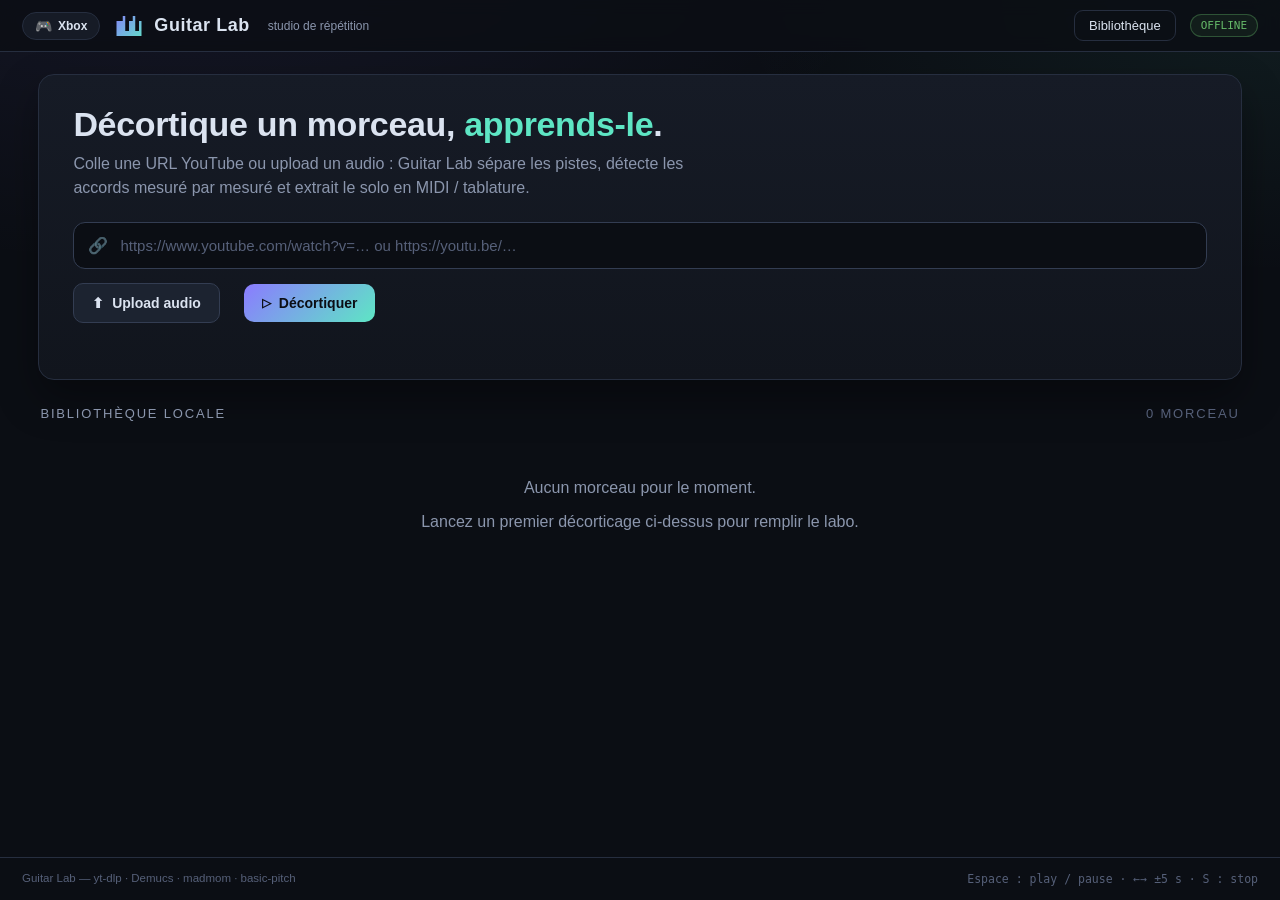
==== static/index.html @ ca51b01f "feat(desktop): intégration Tauri, moteur PyInstaller et synchronisation stems" ====
<!DOCTYPE html>
<html lang="fr">
<head>
  <meta charset="UTF-8" />
  <meta name="viewport" content="width=device-width, initial-scale=1.0" />
  <meta name="theme-color" content="#0b0e14" />
  <meta name="description" content="Guitar Lab — décortique un morceau : stems isolés, grille d'accords synchronisée, solo en MIDI/tablature." />
  <link rel="icon" href="/static/icon.svg" type="image/svg+xml" />
  <link rel="manifest" href="/static/manifest.webmanifest" />
  <title>Guitar Lab — Labo de répétition guitare</title>
  <script>
    (function() {
      const saved = localStorage.getItem('guitarlab_theme');
      if (saved) document.documentElement.setAttribute('data-theme', saved);
    })();
  </script>
  <link rel="stylesheet" href="/static/style.css?v=1.0.1" />
</head>
<body>
  <header class="topbar">
    <div class="topbar-left" style="display: flex; align-items: center; gap: 14px;">
      <button id="btn-theme-toggle" class="theme-toggle-btn" type="button" title="Basculer le thème (Studio / Xbox)" aria-label="Changer de thème">
        <span class="theme-icon">🎮</span>
        <span id="theme-label" class="theme-label">Xbox</span>
      </button>
      <div class="brand" id="btn-brand" style="cursor: pointer;">
        <span class="logo" aria-hidden="true"></span>
        <span class="brand-name">Guitar&nbsp;Lab</span>
        <span class="brand-sub">studio de répétition</span>
      </div>
    </div>
    <nav>
      <button class="nav-link" id="btn-nav-home">Bibliothèque</button>
      <span class="device-chip" id="device-chip" title="Device de calcul">&hellip;</span>
    </nav>
  </header>

  <main>
    <!-- ============ Écran d'accueil / Bibliothèque ============ -->
    <section id="view-home" class="view">
      <div class="hero panel">
        <h1>Décortique un morceau, <em>apprends-le</em>.</h1>
        <p class="hero-sub">
          Colle une URL YouTube ou upload un audio&nbsp;: Guitar Lab sépare les
          pistes, détecte les accords mesur&eacute; par mesur&eacute; et extrait le
          solo en MIDI&nbsp;/&nbsp;tablature.
        </p>

        <form id="add-form" autocomplete="off">
          <div class="url-row">
            <span class="input-icon" aria-hidden="true">&#128279;</span>
            <input id="url-input" type="url" placeholder="https://www.youtube.com/watch?v=… ou https://youtu.be/…" />
          </div>
          <div class="action-row">
            <input id="file-input" type="file" accept="audio/*,.mp3,.wav,.m4a,.flac,.ogg" hidden />
            <button type="button" id="btn-file" class="btn ghost">⬆&nbsp; Upload audio</button>
            <span id="file-name" class="file-name"></span>
            <button type="submit" id="btn-submit" class="btn primary">
              <span class="btn-ico">&#9655;</span> D&eacute;cortiquer
            </button>
          </div>
          <p class="hint" id="form-hint"></p>
        </form>
      </div>

      <div id="job-panel" class="panel job-panel hidden">
        <div class="job-head">
          <span class="status-dot" id="job-dot"></span>
          <span class="job-title" id="job-title">Traitement en cours&hellip;</span>
          <span class="job-id mono" id="job-id"></span>
          <span class="progress-pct" id="job-pct">0%</span>
          <button type="button" class="job-close" id="job-close" title="Masquer le terminal" aria-label="Fermer le terminal">&times;</button>
        </div>
        <div class="progress"><div class="progress-bar" id="job-bar" style="width:0%"></div></div>
        <div class="terminal" id="job-logs"><div class="term-line dim">Attente des logs…</div></div>
      </div>

      <div class="section-title"><span>Bibliothèque locale</span><span class="count" id="lib-count"></span></div>
      <div id="library" class="library"></div>
      <div id="empty-lib" class="empty hidden">
        <p>Aucun morceau pour le moment.</p>
        <p class="dim">Lancez un premier d&eacute;corticage ci-dessus pour remplir le labo.</p>
      </div>
    </section>

    <!-- ============ Lecteur & console de répétition ============ -->
    <section id="view-player" class="view hidden"></section>
  </main>

  <footer class="foot">
    <span>Guitar Lab &mdash; yt-dlp &middot; Demucs &middot; madmom &middot; basic-pitch</span>
    <span class="key-hints">Espace : play / pause &middot; &larr;&rarr; &plusmn;5&nbsp;s &middot; S : stop</span>
  </footer>

  <script src="/static/app.js?v=1.0.1"></script>
</body>
</html>
---- static/style.css ----
/* ===========================================================================
   Guitar Lab — thème sombre, typé studio / DAW
   =========================================================================== */
:root {
  --bg: #0b0e14;
  --bg-2: #11151d;
  --panel: #161b26;
  --panel-2: #1c2330;
  --border: #262e3f;
  --border-2: #333d52;

  --text: #dbe3f0;
  --text-dim: #8b96ad;
  --text-faint: #566079;

  --accent: #8b7bff;
  --accent-rgb: 139, 123, 255;
  --accent-2: #5ee6c4;
  --accent-2-rgb: 94, 230, 196;
  --accent-grad: linear-gradient(135deg, #8b7bff 0%, #5ee6c4 100%);
  --red: #ef5350;
  --amber: #f9a825;
  --ok: #66bb6a;

  --mono: "SF Mono", "Cascadia Code", "JetBrains Mono", Consolas, monospace;
  --sans: -apple-system, "Segoe UI", Roboto, "Helvetica Neue", Arial, sans-serif;

  --ch-vocals: #f9a825;
  --ch-guitar: #66bb6a;
  --ch-bass:   #42a5f5;
  --ch-drums:  #ef5350;
  --ch-other:  #ab47bc;
  --ch-piano:  #26c6da;
  --ch-mix:    #e0e0e0;
}

* { box-sizing: border-box; }
html, body { margin: 0; padding: 0; }

body {
  background:
    radial-gradient(1200px 600px at 15% -10%, rgba(var(--accent-rgb),.09), transparent 60%),
    radial-gradient(1000px 500px at 100% 0%, rgba(var(--accent-2-rgb),.07), transparent 55%),
    var(--bg);
  color: var(--text);
  font-family: var(--sans);
  min-height: 100vh;
  display: flex;
  flex-direction: column;
}

main { flex: 1; width: min(1240px, 94vw); margin: 0 auto; padding: 22px 0 40px; }
.view { display: block; }
.view.hidden { display: none; }
.hidden { display: none !important; }

.mono { font-family: var(--mono); }
.dim { color: var(--text-dim); }
em { font-style: normal; color: var(--accent-2); }

/* ------------------------------------------------------------------ topbar */
.topbar {
  position: sticky; top: 0; z-index: 40;
  backdrop-filter: blur(8px);
  background: rgba(11, 14, 20, .82);
  border-bottom: 1px solid var(--border);
  display: flex; align-items: center; justify-content: space-between;
  padding: 10px 22px;
}
.brand { display: flex; align-items: center; gap: 10px; cursor: pointer; user-select: none; }
.logo {
  width: 30px; height: 30px; border-radius: 8px;
  background: var(--accent-grad);
  position: relative;
  mask: url('data:image/svg+xml;utf8,<svg xmlns="http://www.w3.org/2000/svg" viewBox="0 0 24 24"><path d="M4 8h3V4h2v12h3V8h3V4h2v12h3V8h2v12H2V8z" /></svg>') center / 100% 100% no-repeat;
  -webkit-mask: url('data:image/svg+xml;utf8,<svg xmlns="http://www.w3.org/2000/svg" viewBox="0 0 24 24"><path d="M4 8h3V4h2v12h3V8h3V4h2v12h3V8h2v12H2V8z" /></svg>') center / 100% 100% no-repeat;
}
.brand-name { font-weight: 800; letter-spacing: .03em; font-size: 18px; }
.brand-sub { color: var(--text-dim); font-size: 12px; margin-left: 8px; }
.topbar nav { display: flex; align-items: center; gap: 14px; }
.nav-link {
  background: none; border: 1px solid var(--border); color: var(--text);
  padding: 7px 14px; border-radius: 9px; font-size: 13px; cursor: pointer;
  transition: .15s;
}
.nav-link:hover { border-color: var(--accent); color: var(--accent-2); }
.device-chip {
  font-family: var(--mono); font-size: 11px; color: var(--ok);
  border: 1px solid rgba(102,187,106,.35); background: rgba(102,187,106,.08);
  padding: 4px 10px; border-radius: 999px;
}
.device-chip.cpu { color: var(--amber); border-color: rgba(249,168,37,.35); background: rgba(249,168,37,.08); }

/* ------------------------------------------------------------------- panneaux */
.panel {
  background: linear-gradient(180deg, var(--panel), var(--bg-2));
  border: 1px solid var(--border);
  border-radius: 16px;
  box-shadow: 0 18px 40px rgba(0, 0, 0, .35);
}
.hero { padding: 30px 34px; margin-bottom: 26px; }
.hero h1 { margin: 0 0 8px; font-size: clamp(24px, 3.4vw, 34px); letter-spacing: -.01em; }
.hero-sub { margin: 0 0 22px; color: var(--text-dim); max-width: 640px; line-height: 1.5; }

/* -------------------------------------------------------------------- form */
.url-row { display: flex; align-items: center; gap: 8px; background: var(--bg); border: 1px solid var(--border-2); border-radius: 12px; padding: 2px 14px; margin-bottom: 14px; }
.url-row:focus-within { border-color: var(--accent); box-shadow: 0 0 0 3px rgba(var(--accent-rgb),.18); }
.input-icon { opacity: .5; }
.url-row input {
  flex: 1; background: transparent; border: 0; outline: 0; color: var(--text);
  font-size: 15px; padding: 12px 4px; font-family: var(--sans);
}
.url-row input::placeholder { color: var(--text-faint); }
.action-row { display: flex; align-items: center; gap: 12px; flex-wrap: wrap; }
.file-name { color: var(--accent-2); font-family: var(--mono); font-size: 12px; max-width: 260px; overflow: hidden; text-overflow: ellipsis; white-space: nowrap; }
.hint { color: var(--text-dim); font-size: 12px; margin: 10px 0 0; min-height: 16px; }
.hint.err { color: var(--red); }

.btn {
  border: 0; border-radius: 10px; padding: 11px 18px; font-size: 14px; font-weight: 600;
  cursor: pointer; transition: transform .06s ease, background .15s, opacity .15s;
  display: inline-flex; align-items: center; gap: 8px; color: var(--text);
}
.btn:active { transform: translateY(1px); }
.btn:disabled { opacity: .45; cursor: not-allowed; }
.btn.primary { background: var(--accent-grad); color: #0b0e14; }
.btn.primary:hover:not(:disabled) { filter: brightness(1.1); }
.btn.ghost { background: var(--panel-2); border: 1px solid var(--border-2); }
.btn.ghost:hover:not(:disabled) { border-color: var(--accent); color: var(--accent-2); }
.btn.danger { background: rgba(239,83,80,.12); border: 1px solid rgba(239,83,80,.5); color: var(--red); }
.btn.danger:hover { background: rgba(239,83,80,.22); }
.btn-ico { font-size: 12px; }

.section-title {
  display: flex; justify-content: space-between; align-items: baseline;
  color: var(--text-dim); font-size: 13px; text-transform: uppercase; letter-spacing: .14em;
  margin: 26px 2px 12px;
}
.section-title .count { color: var(--text-faint); }

/* ------------------------------------------------------------------ bibliothèque */
.library { display: grid; grid-template-columns: repeat(auto-fill, minmax(230px, 1fr)); gap: 16px; }
.card {
  background: var(--panel); border: 1px solid var(--border); border-radius: 14px;
  overflow: hidden; display: flex; flex-direction: column; transition: transform .12s, border-color .15s;
}
.card:hover { transform: translateY(-2px); border-color: var(--accent); }
.card .thumb { height: 128px; background: linear-gradient(135deg, #1b2340, #151a2b 60%); background-size: cover; background-position: center; position: relative; }
.card .thumb .fallback { position: absolute; inset: 0; display: grid; place-items: center; font-size: 34px; opacity: .5; }
.card .thumb .chip {
  position: absolute; top: 9px; left: 9px; font-size: 10.5px; font-weight: 700;
  padding: 3px 9px; border-radius: 999px; text-transform: uppercase; letter-spacing: .06em;
  background: rgba(11,14,20,.75); border: 1px solid var(--border-2);
}
.card .thumb .card-del {
  position: absolute; top: 8px; right: 8px;
  width: 26px; height: 26px; display: grid; place-items: center;
  padding: 0; border: 1px solid var(--border-2); border-radius: 8px;
  background: rgba(11,14,20,.75); color: var(--text-dim);
  font-size: 13px; line-height: 1; cursor: pointer;
  transition: color .15s, border-color .15s, box-shadow .15s, background .15s;
}
.card .thumb .card-del:hover {
  color: var(--red); border-color: rgba(239,83,80,.7); cursor: pointer;
  background: rgba(239,83,80,.12); box-shadow: 0 0 12px rgba(239,83,80,.35);
}
.card .thumb .card-del:focus-visible { outline: 2px solid var(--red); outline-offset: 1px; }
.chip.ready { color: var(--ok); border-color: rgba(102,187,106,.5); }
.chip.error { color: var(--red); border-color: rgba(239,83,80,.5); }
.chip.queue, .chip.processing { color: var(--amber); border-color: rgba(249,168,37,.5); }
.card-body { padding: 12px 14px 14px; display: flex; flex-direction: column; gap: 6px; flex: 1; }
.card-body h3 { margin: 0; font-size: 15px; line-height: 1.3; }
.card-body .meta { color: var(--text-dim); font-size: 12px; }
.card-body .fade { color: var(--text-faint); font-size: 11.5px; }
.card-body .btn { justify-content: center; margin-top: auto; }
.empty { text-align: center; color: var(--text-dim); padding: 30px; }

/* ---------------------------------------------------------------------- job */
.job-panel { padding: 16px 18px; margin-bottom: 8px; }
.job-head { display: flex; align-items: center; gap: 10px; flex-wrap: wrap; margin-bottom: 10px; }
.job-close {
  margin-left: auto; width: 28px; height: 28px; display: grid; place-items: center;
  padding: 0; border: 1px solid var(--border-2); border-radius: 8px;
  background: transparent; color: var(--text-dim);
  font-size: 18px; line-height: 1; cursor: pointer;
  transition: color .15s, border-color .15s, background .15s;
}
.job-close:hover {
  color: var(--red); border-color: rgba(239,83,80,.7);
  background: rgba(239,83,80,.12); cursor: pointer;
}
.status-dot { width: 10px; height: 10px; border-radius: 50%; background: var(--amber); box-shadow: 0 0 10px var(--amber); }
.status-dot.ready { background: var(--ok); box-shadow: 0 0 10px var(--ok); }
.status-dot.error { background: var(--red); box-shadow: 0 0 10px var(--red); }
.status-dot.processing { animation: pulse 1s infinite ease-in-out; }
@keyframes pulse { 50% { opacity: .35; } }
.job-title { font-weight: 600; font-size: 14px; }
.job-id { color: var(--text-faint); font-size: 12px; margin-left: auto; }
.progress-pct { font-family: var(--mono); color: var(--accent-2); font-size: 13px; }
.progress { height: 6px; background: var(--bg); border-radius: 999px; overflow: hidden; margin-bottom: 12px; }
.progress-bar { height: 100%; background: var(--accent-grad); border-radius: 999px; transition: width .4s; }
.terminal {
  background: #0a0d13; border: 1px solid var(--border); border-radius: 10px;
  padding: 12px 14px; max-height: 190px; overflow-y: auto;
  font-family: var(--mono); font-size: 12px; line-height: 1.65; color: #9fe8b5;
}
.terminal::-webkit-scrollbar, .grid-wrap::-webkit-scrollbar { height: 8px; width: 8px; }
.terminal::-webkit-scrollbar-thumb, .grid-wrap::-webkit-scrollbar-thumb { background: var(--border-2); border-radius: 99px; }
.term-line { white-space: pre-wrap; word-break: break-word; }
.term-line.err { color: var(--red); }
.terminal .me::before { content: "> "; color: var(--accent); }
.terminal .me { color: #7fd8ff; }

/* ============================================================== PLAYER VIEW */
#view-player { display: flex; flex-direction: column; gap: 14px; }

.px-head { display: flex; align-items: center; gap: 14px; margin-bottom: 4px; }
.btn.icon { background: var(--panel); border: 1px solid var(--border-2); border-radius: 10px; width: 40px; height: 40px; font-size: 16px; display: grid; place-items: center; }
.btn.icon:hover { color: var(--accent-2); border-color: var(--accent); }
.px-title { flex: 1; min-width: 0; }
.px-title h2 { margin: 0; font-size: 21px; overflow: hidden; text-overflow: ellipsis; white-space: nowrap; }
.px-title .sub { color: var(--text-dim); font-size: 12.5px; display: flex; gap: 10px; flex-wrap: wrap; }

/* transport -------------------------------------------------------------- */
.transport {
  background: var(--panel); border: 1px solid var(--border); border-radius: 14px;
  padding: 12px 16px; display: flex; align-items: center; gap: 12px; flex-wrap: wrap;
}
.t-btn {
  width: 42px; height: 42px; border-radius: 10px; border: 1px solid var(--border-2);
  background: var(--panel-2); color: var(--text); font-size: 15px; cursor: pointer; display: grid; place-items: center;
  transition: .12s;
}
.t-btn:hover { border-color: var(--accent); }
.t-btn.primary-cta { background: var(--accent-grad); color: #0b0e14; border-color: transparent; }
.t-btn.on { background: rgba(var(--accent-rgb),.18); border-color: var(--accent); color: var(--accent-2); }
.t-btn:disabled { opacity: .4; cursor: not-allowed; }
.metro-group { display: flex; align-items: center; gap: 6px; }
.metro-vol { width: 54px; height: 5px; accent-color: var(--accent-2); cursor: pointer; }
.t-time { font-family: var(--mono); font-size: 13px; color: var(--text-dim); min-width: 92px; text-align: center; }
.t-time b { color: var(--text); font-weight: 600; }

.seekbar { flex: 1; min-width: 160px; }
input[type="range"].fader, .seekbar {
  -webkit-appearance: none; appearance: none; height: 6px; border-radius: 999px;
  background: var(--bg); outline: none; cursor: pointer;
}
input[type="range"].fader::-webkit-slider-thumb, .seekbar::-webkit-slider-thumb {
  -webkit-appearance: none; appearance: none; width: 13px; height: 13px; border-radius: 50%;
  background: var(--accent-2); border: 2px solid #0b0e14; box-shadow: 0 0 6px rgba(var(--accent-2-rgb),.7);
}
input[type="range"].fader::-moz-range-thumb, .seekbar::-moz-range-thumb {
  width: 13px; height: 13px; border-radius: 50%; background: var(--accent-2); border: 2px solid #0b0e14;
}

.tr-group { display: flex; align-items: center; gap: 6px; }
.tr-group .lbl { font-size: 11px; color: var(--text-faint); text-transform: uppercase; letter-spacing: .08em; }
.speed-group { display: inline-flex; gap: 4px; }
.sp-btn {
  background: var(--panel-2); color: var(--text-dim); border: 1px solid var(--border-2);
  border-radius: 7px; padding: 7px 8px; font-family: var(--mono); font-size: 12px; cursor: pointer;
}
.sp-btn:hover { color: var(--text); border-color: var(--accent-2); }
.sp-btn.active { background: var(--accent-2); color: #0b0e14; border-color: var(--accent-2); }

/* --- Widget de Transposition --- */
.transpose-group {
  display: inline-flex;
  align-items: center;
  gap: 4px;
  background: var(--bg-surface, #181926);
  border: 1px solid var(--border, #2a2b3d);
  border-radius: 8px;
  padding: 3px 8px;
  font-size: 0.85rem;
  user-select: none;
}
.transpose-group .tr-lbl {
  color: var(--text-dim, #8f92a3);
  font-size: 0.75rem;
  font-weight: 600;
  margin-right: 2px;
  text-transform: uppercase;
  letter-spacing: 0.5px;
}
.transpose-group .t-btn-tr {
  background: #242638;
  border: 1px solid #363950;
  color: #fff;
  border-radius: 6px;
  padding: 3px 7px;
  cursor: pointer;
  font-size: 0.8rem;
  font-weight: 700;
  transition: background 0.15s ease, border-color 0.15s ease;
}
.transpose-group .t-btn-tr:hover {
  background: #363a56;
  border-color: #6366f1;
}
.transpose-group .tr-val {
  min-width: 30px;
  width: 30px;
  text-align: center;
  font-weight: 800;
  font-family: monospace;
  color: #38bdf8;
  font-size: 0.95rem;
}
.transpose-group .tr-val.shifted {
  color: #a855f7;
}
.transpose-group .t-btn-enh {
  background: transparent;
  border: 1px dashed #3f425f;
  color: #cbd5e1;
  font-size: 0.72rem;
  padding: 2px 5px;
  border-radius: 4px;
  cursor: pointer;
}
.transpose-group .t-btn-enh:hover {
  border-color: #94a3b8;
  color: #fff;
}
.transpose-group .t-btn-reset {
  background: transparent;
  border: none;
  color: #ef4444;
  cursor: pointer;
  padding: 0 4px;
  font-size: 0.9rem;
}
.transpose-group .t-btn-reset:hover {
  color: #f87171;
}
.loop-info { font-family: var(--mono); font-size: 12px; color: var(--accent-2); }

/* disposition player ------------------------------------------------------ */
.px-grid { display: grid; grid-template-columns: minmax(280px, 340px) 1fr; gap: 14px; }

/* mixeur ------------------------------------------------------------------- */
.mixer {
  background: var(--panel); border: 1px solid var(--border); border-radius: 14px;
  padding: 12px; display: flex; flex-direction: column; gap: 8px;
}
.mixer-title { font-size: 11px; text-transform: uppercase; letter-spacing: .14em; color: var(--text-faint); }
.ch {
  background: var(--bg-2); border: 1px solid var(--border); border-radius: 10px;
  padding: 8px 10px; display: flex; align-items: center; gap: 10px;
}
.ch .color { width: 6px; align-self: stretch; border-radius: 99px; flex: 0 0 6px; }
.ch .meta { flex: 1; min-width: 0; }
.ch .name { font-weight: 700; font-size: 13px; }
.ch .lvl { color: var(--text-faint); font-family: var(--mono); font-size: 10.5px; }
.ch .fader { flex: 1; max-width: 120px; }
input[type="range"].fader { width: 100%; }
.ms {
  flex: 0 0 auto; width: 30px; height: 30px; border-radius: 7px; border: 1px solid var(--border-2);
  background: var(--panel); color: var(--text-dim); font-family: var(--mono); font-size: 11px; font-weight: 700; cursor: pointer;
}
.ms.solo.on { background: rgba(239,83,80,.2); border-color: var(--red); color: var(--red); }
.ms.mute.on { background: rgba(239,83,80,.16); border-color: rgba(239,83,80,.6); color: var(--red); text-decoration: line-through; }
.ch.muted .name { opacity: .4; }
.ch.soloed { border-color: var(--red); box-shadow: 0 0 0 1px rgba(239,83,80,.4); }
.ch.master-ch {
  margin-top: 6px;
  background: rgba(var(--accent-rgb), 0.08);
  border: 1px solid rgba(var(--accent-rgb), 0.35);
  box-shadow: 0 0 12px rgba(var(--accent-rgb), 0.1);
}
.ch.master-ch .color {
  background: var(--accent);
  box-shadow: 0 0 8px var(--accent);
}
.ch.master-ch .name {
  color: #fff;
  font-weight: 800;
  letter-spacing: .02em;
}
.ch.master-ch input[type="range"].fader::-webkit-slider-thumb {
  background: var(--accent);
  box-shadow: 0 0 8px rgba(var(--accent-rgb), 0.8);
}
.ch.master-ch input[type="range"].fader::-moz-range-thumb {
  background: var(--accent);
}

/* accord actuel + manche --------------------------------------------------- */
.chord-now {
  background: var(--panel); border: 1px solid var(--border); border-radius: 14px;
  padding: 14px 16px; text-align: center; overflow: hidden; position: relative;
}
.chord-stage {
  display: flex; gap: 14px; align-items: center; justify-content: center;
  transition: transform .25s cubic-bezier(0.2, 0.8, 0.2, 1);
  will-change: transform;
}
.chord-card {
  flex: 1; border-radius: 12px; padding: 10px 12px 14px;
  transition: all .25s cubic-bezier(0.2, 0.8, 0.2, 1);
  display: flex; flex-direction: column; align-items: center;
}
/* Carte ACTUELLE (Grand format à gauche) */
.chord-card.current {
  flex: 1.2;
  background: rgba(var(--accent-rgb), 0.07);
  border: 1px solid rgba(var(--accent-rgb), 0.35);
  box-shadow: 0 0 20px rgba(var(--accent-rgb), 0.12);
}
.chord-card.current .chord-name { font-size: 32px; margin: 2px 0 6px; }
.chord-card.current .neck { max-width: 210px; }
/* Carte SUIVANTE (Format réduit à droite, anticipation) */
.chord-card.next {
  flex: 0.85;
  background: rgba(255, 255, 255, 0.02);
  border: 1px dashed rgba(255, 255, 255, 0.15);
  opacity: 0.72;
  transform: scale(0.88);
}
.chord-card.next .chord-name { font-size: 22px; margin: 2px 0 4px; color: var(--text-dim); }
.chord-card.next .neck { max-width: 155px; }
/* Badges d'état */
.card-badge {
  font-size: 9px; font-weight: 800; text-transform: uppercase; letter-spacing: .12em;
  padding: 2px 8px; border-radius: 99px; margin-bottom: 6px;
}
.badge-now {
  background: rgba(var(--accent-rgb), 0.22); color: var(--accent-2); border: 1px solid var(--accent);
}
.badge-next {
  background: rgba(255, 255, 255, 0.08); color: var(--text-faint); border: 1px solid var(--border-2);
}
/* Animation douce et élégante des diagrammes (sans secousse) */
#diag-current, #diag-next {
  transition: opacity 0.22s ease, transform 0.22s cubic-bezier(0.2, 0.8, 0.2, 1);
  will-change: opacity, transform;
}
/* État de transition lors du changement d'accord */
.chord-transitioning #diag-current {
  opacity: 0.15;
  transform: translateX(-12px) scale(0.96);
}
.chord-transitioning #diag-next {
  opacity: 0.3;
  transform: scale(0.85);
}
/* Pulsation lumineuse subtile sur la carte courante */
@keyframes chordPulse {
  0% { box-shadow: 0 0 0 rgba(var(--accent-rgb), 0); border-color: rgba(var(--accent-rgb), 0.35); }
  40% { box-shadow: 0 0 25px rgba(var(--accent-rgb), 0.35); border-color: var(--accent); }
  100% { box-shadow: 0 0 16px rgba(var(--accent-rgb), 0.1); border-color: rgba(var(--accent-rgb), 0.35); }
}
.chord-card.current.pulse {
  animation: chordPulse 0.4s ease-out;
}
/* Suppression de la secousse globale */
.chord-stage.sliding {
  transform: none !important;
}
.chord-now .now-label { font-size: 11px; text-transform: uppercase; letter-spacing: .14em; color: var(--text-faint); }
.chord-name { font-size: 34px; font-weight: 800; margin: 4px 0 6px; letter-spacing: .02em; }
.chord-name .root { color: var(--accent-2); }
.neck { max-width: 230px; width: 100%; margin: 0 auto; display: block; }
.neck .fret { stroke: #3a4559; }
.neck .str { stroke: #cdd7e4; }
.neck .str.thick { stroke-width: 2.6; }
.neck .dot { fill: var(--accent); }
.neck .open { fill: none; stroke: var(--accent-2); stroke-width: 2; }
.neck .barre { fill: rgba(var(--accent-rgb),.42); stroke: var(--accent); stroke-width: 1.2; }
.neck .mute { fill: var(--red); font-size: 15px; font-weight: 700; }
.neck .fretnum { fill: var(--text-dim); font-family: var(--mono); font-size: 12px; }
.noc { color: var(--text-dim); font-style: italic; padding: 40px 0; }

/* grille d'accords ---------------------------------------------------------- */
.grid-wrap {
  background: var(--panel); border: 1px solid var(--border); border-radius: 14px;
  padding: 12px 14px; overflow-x: auto;
}
.grid-title { font-size: 11px; text-transform: uppercase; letter-spacing: .14em; color: var(--text-faint); margin: 0 0 10px; display: flex; justify-content: space-between; align-items: center; }
.grid-viewport {
  max-height: 440px;
  overflow-y: auto;
  overflow-x: hidden;
  scroll-behavior: smooth;
  border-radius: 12px;
  position: relative;
}
.grid-viewport::-webkit-scrollbar { width: 6px; }
.grid-viewport::-webkit-scrollbar-thumb { background: var(--border-2); border-radius: 99px; }
.chord-grid {
  display: grid;
  grid-template-columns: repeat(4, 1fr);
  gap: 10px;
  padding: 4px 2px 20px;
}
.chord-grid.cols-8 {
  grid-template-columns: repeat(8, 1fr);
  gap: 8px;
}
.bar {
  width: auto;
  min-width: 0;
  background: var(--bg-2); border: 1px solid var(--border);
  border-radius: 12px; padding: 10px 12px 12px; cursor: pointer; transition: border-color .12s, background .12s;
  position: relative;
}
.bar:hover { border-color: #46526e; }
.bar.active { border-color: var(--accent); background: rgba(var(--accent-rgb),.1); box-shadow: 0 0 14px rgba(var(--accent-rgb),.15); }
.bar.empty { opacity: .75; }
.bar.phrase-start { border-left: 3px solid var(--accent); }
.phrase-badge {
  font-size: 9px; text-transform: uppercase; font-weight: 700; color: var(--accent-2);
  letter-spacing: .08em; margin-bottom: 2px;
}
.bar-bar-src .bar-head .c { color: var(--accent-2); }
.bar-head { display: flex; align-items: center; gap: 6px; }
.bar-head .m { font-family: var(--mono); font-size: 11px; color: var(--text-faint); }
.bar-head .c { font-weight: 800; font-size: 19px; flex: 1; }
.b-tools { display: none; gap: 3px; }
.bar:hover .b-tools { display: flex; }
.b-tools button {
  border: 1px solid var(--border-2); background: var(--panel-2); color: var(--text-dim);
  border-radius: 5px; font-size: 9px; padding: 2px 5px; cursor: pointer; font-family: var(--mono);
}
.b-tools button:hover { color: var(--accent-2); }
.b-tools button[data-act="break"].on {
  background: rgba(239,83,80,.2);
  border-color: var(--red);
  color: var(--red);
  font-weight: bold;
}
.b-tools button[data-act="break"].on:hover {
  background: var(--red);
  color: #fff;
}
.btn-reset-grid {
  background: var(--panel-2); border: 1px solid var(--border-2); color: var(--text-dim);
  border-radius: 6px; padding: 3px 8px; font-size: 11px; cursor: pointer; font-family: var(--mono);
  transition: .15s;
}
.btn-reset-grid:hover {
  border-color: var(--red); color: var(--red);
}
.grid-cols-toggle { display: flex; gap: 4px; align-items: center; }
.grid-cols-toggle button {
  background: var(--panel-2); border: 1px solid var(--border-2); color: var(--text-dim);
  border-radius: 6px; padding: 3px 8px; font-size: 11px; cursor: pointer; font-family: var(--mono);
}
.grid-cols-toggle button.active {
  background: rgba(var(--accent-rgb),.2); border-color: var(--accent); color: var(--accent-2);
}
.bar.structure-start {
  grid-column: 1 !important;
  border-left: 4px solid var(--accent-2) !important;
  box-shadow: 0 0 16px rgba(var(--accent-2-rgb), 0.25);
}
.bar.line-break {
  grid-column: 1 !important;
}
.badge-start {
  font-size: 8.5px; font-weight: 800; text-transform: uppercase; letter-spacing: .08em;
  color: var(--accent-2); margin-bottom: 3px; display: flex; align-items: center; gap: 3px;
}
.b-tools button[data-act="start"] {
  font-weight: bold;
}
.b-tools button[data-act="start"]:hover {
  color: var(--accent-2); border-color: var(--accent-2);
}
.section-nav {
  display: flex; gap: 6px; flex-wrap: wrap; margin-bottom: 10px;
}
.section-pill {
  background: var(--panel-2); border: 1px solid var(--border-2); border-radius: 20px;
  padding: 3px 10px; font-size: 11px; font-weight: 700; color: var(--text-dim);
  cursor: pointer; transition: .15s;
}
.section-pill:hover {
  border-color: var(--accent); color: var(--accent-2);
}
.sec-chip {
  font-size: 9px;
  font-weight: 800;
  text-transform: uppercase;
  letter-spacing: .08em;
  padding: 2px 7px;
  border-radius: 4px;
  margin-left: 6px;
  white-space: nowrap;
  display: inline-flex;
  align-items: center;
  gap: 4px;
  vertical-align: middle;
  border: 1px solid transparent;
}
/* INTRO : Violet */
.tag-intro {
  background: rgba(168, 85, 247, 0.22); border-color: rgba(192, 132, 252, 0.5); color: #e9d5ff;
  border-left: 3px solid #a855f7 !important;
}
.bar.line-start-intro { border-left: 3px solid #a855f7 !important; }
/* COUPLET : Bleu Azur */
.tag-couplet {
  background: rgba(14, 165, 233, 0.22); border-color: rgba(56, 189, 248, 0.5); color: #bae6fd;
  border-left: 3px solid #38bdf8 !important;
}
.bar.line-start-couplet { border-left: 3px solid #38bdf8 !important; }
/* REFRAIN : Orange / Ambre chaud */
.tag-refrain {
  background: rgba(249, 115, 22, 0.26); border-color: rgba(251, 146, 60, 0.55); color: #fed7aa;
  border-left: 3px solid #f97316 !important;
  box-shadow: 0 0 10px rgba(249, 115, 22, 0.2);
}
.bar.line-start-refrain { border-left: 3px solid #f97316 !important; }
/* PONT : Vert Émeraude */
.tag-pont {
  background: rgba(16, 185, 129, 0.22); border-color: rgba(52, 211, 153, 0.5); color: #a7f3d0;
  border-left: 3px solid #10b981 !important;
}
.bar.line-start-pont { border-left: 3px solid #10b981 !important; }
/* SOLO : Jaune Or */
.tag-solo {
  background: rgba(234, 179, 8, 0.25); border-color: rgba(250, 204, 21, 0.55); color: #fef08a;
  border-left: 3px solid #eab308 !important;
}
.bar.line-start-solo { border-left: 3px solid #eab308 !important; }
/* OUTRO : Rose Fuchsia */
.tag-outro {
  background: rgba(236, 72, 153, 0.22); border-color: rgba(244, 114, 182, 0.5); color: #fbcfe8;
  border-left: 3px solid #ec4899 !important;
}
.bar.line-start-outro { border-left: 3px solid #ec4899 !important; }
/* LIGNE PAR DÉFAUT : liseré neutre */
.bar.line-start-default { border-left: 1px solid var(--border) !important; }
/* Pastilles de navigation par section en haut */
.section-pill.tag-intro:hover { border-color: #a855f7; color: #e9d5ff; }
.section-pill.tag-couplet:hover { border-color: #38bdf8; color: #bae6fd; }
.section-pill.tag-refrain:hover { border-color: #f97316; color: #fed7aa; }
.section-pill.tag-pont:hover { border-color: #10b981; color: #a7f3d0; }
.section-pill.tag-solo:hover { border-color: #eab308; color: #fef08a; }
.section-pill.tag-outro:hover { border-color: #ec4899; color: #fbcfe8; }
.bar-section-tag {
  display: inline-block; font-size: 9px; font-weight: 800; text-transform: uppercase;
  letter-spacing: .08em; padding: 2px 6px; border-radius: 4px; margin-bottom: 4px;
  background: rgba(var(--accent-rgb),.2); color: var(--accent-2); border: 1px solid var(--accent);
}
.tag-popover {
  position: fixed;
  z-index: 100;
  background: var(--panel);
  border: 1px solid var(--border-2); border-radius: 8px; padding: 4px;
  display: flex; flex-direction: column; gap: 2px; box-shadow: 0 10px 25px rgba(0,0,0,.6);
}
.tag-popover button {
  background: transparent; border: none; color: var(--text); padding: 4px 8px;
  font-size: 11px; text-align: left; cursor: pointer; border-radius: 4px;
}
.tag-popover button:hover { background: var(--panel-2); color: var(--accent-2); }
.beats { display: flex; gap: 4px; margin-top: 8px; }
.beat { flex: 1; height: 5px; background: var(--border); border-radius: 99px; transition: background .1s; }
.bar .beat.hot { background: var(--accent-2); box-shadow: 0 0 6px var(--accent-2); }
.bar.loop-a { border-color: var(--amber); }
.bar.loop-b { border-color: var(--amber); }
.bar.loop { border-color: rgba(249,168,37,.7); background: rgba(249,168,37,.08); }

/* modal tablature ----------------------------------------------------------- */
.modal-veil {
  position: fixed; inset: 0; background: rgba(5, 7, 11, .7); z-index: 90;
  display: grid; place-items: center; padding: 20px;
  backdrop-filter: blur(3px);
}
.modal {
  background: var(--panel); border: 1px solid var(--border-2); border-radius: 16px;
  width: min(960px, 96vw); max-height: 86vh; overflow: hidden; display: flex; flex-direction: column;
  box-shadow: 0 30px 80px rgba(0,0,0,.5);
}
.modal-head { display: flex; align-items: center; gap: 10px; padding: 14px 18px; border-bottom: 1px solid var(--border); }
.modal-head h3 { margin: 0; font-size: 16px; flex: 1; }
.modal-body { overflow: auto; padding: 16px 18px; }
.modal-body pre {
  margin: 0; font-family: var(--mono); font-size: 12.5px; line-height: 1.7;
  color: #c6f4d8; overflow-x: auto; white-space: pre;
}
.modal-body .dim { margin: 0 0 10px; font-size: 12px; }

/* footer -------------------------------------------------------------------- */
.foot {
  border-top: 1px solid var(--border); padding: 14px 22px;
  display: flex; justify-content: space-between; gap: 10px; flex-wrap: wrap;
  color: var(--text-faint); font-size: 11.5px;
}
.key-hints { font-family: var(--mono); }

/* responsive ---------------------------------------------------------------- */
@media (max-width: 1100px) {
  .chord-grid,
  .chord-grid.cols-8 {
    grid-template-columns: repeat(4, 1fr);
  }
}
@media (max-width: 880px) {
  .px-grid { grid-template-columns: 1fr; }
  .ch .fader { max-width: none; }
  .key-hints { display: none; }
}
@media (max-width: 640px) {
  .hero { padding: 20px; }
  .brand-sub { display: none; }
}

/* onglets mobiles & ergonomie mobile (inspiration Moises) -------------------- */
.mobile-tabs { display: none; }

@media (max-width: 768px) {
  .mobile-tabs {
    display: flex; gap: 8px; margin-bottom: 4px;
  }
  .mobile-tab-btn {
    flex: 1; padding: 10px; border-radius: 10px; border: 1px solid var(--border-2);
    background: var(--panel-2); color: var(--text-dim); font-weight: 700; font-size: 13px;
    cursor: pointer; text-align: center; transition: .15s;
  }
  .mobile-tab-btn.active {
    background: rgba(var(--accent-rgb),.2); border-color: var(--accent); color: var(--accent-2);
  }
  .transport {
    position: sticky; bottom: 10px; z-index: 50;
    box-shadow: 0 10px 30px rgba(0,0,0,.7);
    padding: 10px 12px;
  }
  .px-grid { grid-template-columns: 1fr; }
  .chord-grid {
    grid-template-columns: repeat(4, 1fr);
    gap: 5px;
  }
  .bar {
    padding: 6px 4px 6px;
    border-radius: 8px;
  }
  .bar-head .c { font-size: 13px; }
  .bar-head .m { font-size: 9px; }
  .beats { margin-top: 5px; gap: 2px; }
  .beat { height: 4px; }
  .b-tools { display: none !important; }
  .tab-hidden-mobile { display: none !important; }
}

/* ======================== Thème Xbox Microsoft ======================== */
[data-theme="xbox"] {
  --bg: #090c09;
  --bg-2: #0f140f;
  --panel: #131a13;
  --panel-2: #192419;
  --border: #1f301f;
  --border-2: #2b422b;
  --text: #e2ede2;
  --text-dim: #8fa68f;
  --text-faint: #596e59;
  --accent: #22c55e;
  --accent-rgb: 34, 197, 94;
  --accent-2: #9bf00b;
  --accent-2-rgb: 155, 240, 11;
  --accent-grad: linear-gradient(135deg, #107c10 0%, #22c55e 60%, #9bf00b 100%);
}
[data-theme="xbox"] body {
  background:
    radial-gradient(1200px 600px at 15% -10%, rgba(34, 197, 94, 0.12), transparent 60%),
    radial-gradient(1000px 500px at 100% 0%, rgba(155, 240, 11, 0.08), transparent 55%),
    var(--bg);
}
[data-theme="xbox"] .topbar {
  background: rgba(9, 12, 9, 0.88);
}
/* -------------------- Bouton sélecteur de thème -------------------- */
.theme-toggle-btn {
  background: var(--panel);
  border: 1px solid var(--border);
  color: var(--text);
  padding: 6px 12px;
  border-radius: 999px;
  font-size: 12px;
  font-weight: 600;
  cursor: pointer;
  display: inline-flex;
  align-items: center;
  gap: 6px;
  transition: all 0.2s ease;
  user-select: none;
}
.theme-toggle-btn:hover {
  border-color: var(--accent);
  color: var(--accent-2);
  transform: scale(1.04);
}
.theme-toggle-btn .theme-icon {
  font-size: 14px;
  line-height: 1;
}
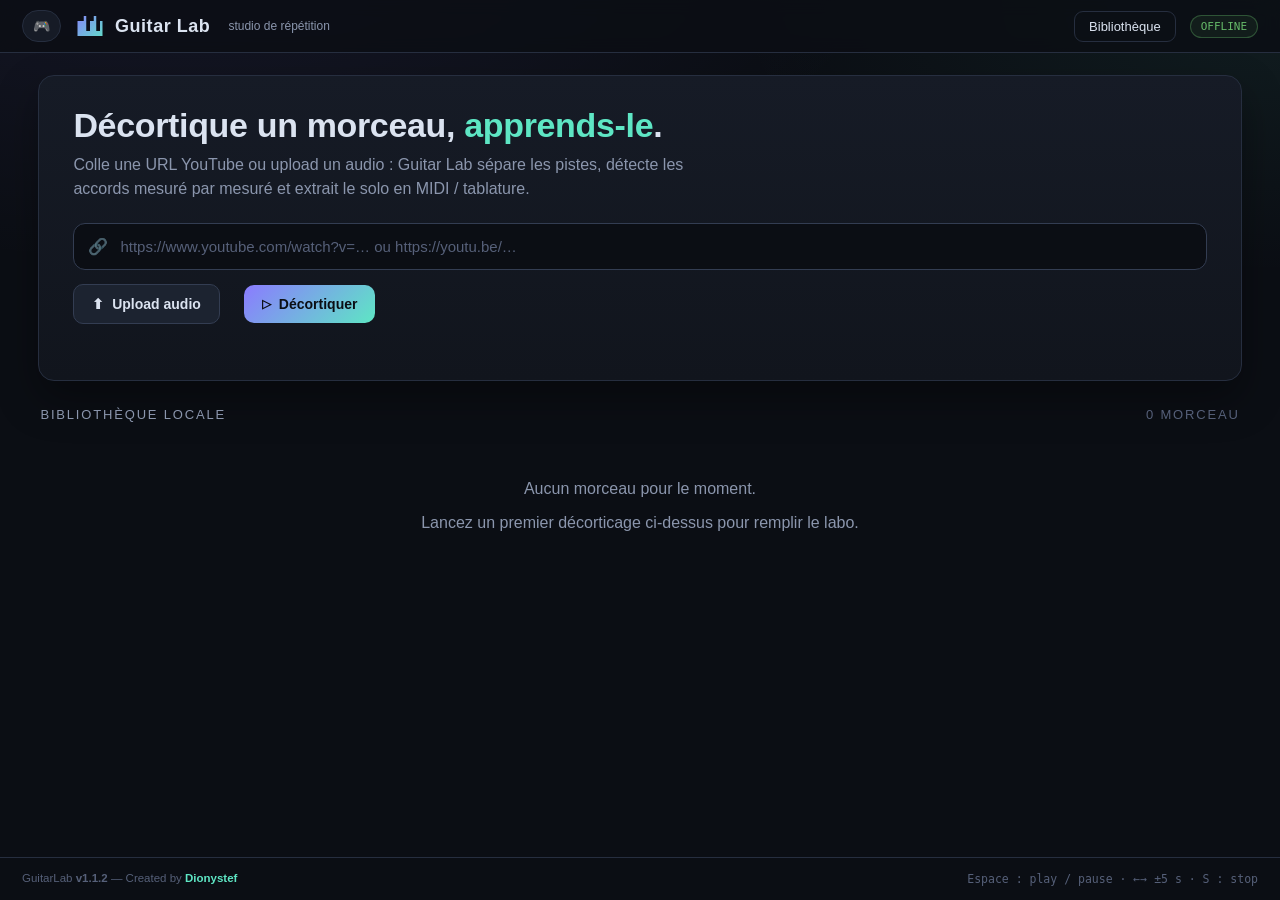
==== commit a918e2f8: "feat: version automatique depuis Git et signature Dionystef" ====
--- a/static/index.html
+++ b/static/index.html
@@ -14,7 +14,7 @@
       if (saved) document.documentElement.setAttribute('data-theme', saved);
     })();
   </script>
-  <link rel="stylesheet" href="/static/style.css?v=1.0.1" />
+  <link rel="stylesheet" href="/static/style.css?v=1.0.2" />
 </head>
 <body>
   <header class="topbar">
@@ -88,10 +88,10 @@
   </main>
 
   <footer class="foot">
-    <span>Guitar Lab &mdash; yt-dlp &middot; Demucs &middot; madmom &middot; basic-pitch</span>
+    <span>GuitarLab <strong id="app-version">v1.1.2</strong> &mdash; Created by <a href="https://github.com/dionystef" target="_blank" rel="noopener noreferrer" style="color: var(--accent-2); text-decoration: none; font-weight: 600;">Dionystef</a></span>
     <span class="key-hints">Espace : play / pause &middot; &larr;&rarr; &plusmn;5&nbsp;s &middot; S : stop</span>
   </footer>
 
-  <script src="/static/app.js?v=1.0.1"></script>
+  <script src="/static/app.js?v=1.0.2"></script>
 </body>
 </html>
--- a/static/style.css
+++ b/static/style.css
@@ -215,16 +215,57 @@
 #view-player { display: flex; flex-direction: column; gap: 14px; }
 
 .px-head { display: flex; align-items: center; gap: 14px; margin-bottom: 4px; }
+.px-actions { display: flex; align-items: center; gap: 10px; }
 .btn.icon { background: var(--panel); border: 1px solid var(--border-2); border-radius: 10px; width: 40px; height: 40px; font-size: 16px; display: grid; place-items: center; }
 .btn.icon:hover { color: var(--accent-2); border-color: var(--accent); }
 .px-title { flex: 1; min-width: 0; }
 .px-title h2 { margin: 0; font-size: 21px; overflow: hidden; text-overflow: ellipsis; white-space: nowrap; }
 .px-title .sub { color: var(--text-dim); font-size: 12.5px; display: flex; gap: 10px; flex-wrap: wrap; }
 
-/* transport -------------------------------------------------------------- */
+/* transport PC (1 seule ligne horizontale) ----------------------------- */
 .transport {
-  background: var(--panel); border: 1px solid var(--border); border-radius: 14px;
-  padding: 12px 16px; display: flex; align-items: center; gap: 12px; flex-wrap: wrap;
+  background: var(--panel);
+  border: 1px solid var(--border);
+  border-radius: 14px;
+  padding: 10px 16px;
+  display: flex;
+  align-items: center;
+  gap: 12px;
+  flex-wrap: nowrap;
+}
+.transport-row {
+  display: contents; /* Les sous-lignes fusionnent sur 1 ligne unique sur PC */
+}
+.transport-row .row-label {
+  display: none; /* Masqué sur PC : inutile sur une barre horizontale */
+}
+.speed-group {
+  display: inline-flex;
+  gap: 4px;
+}
+.tr-group {
+  display: inline-flex;
+  align-items: center;
+  gap: 6px;
+}
+.metro-group {
+  display: inline-flex;
+  align-items: center;
+  gap: 6px;
+}
+.metro-vol {
+  width: 54px;
+  height: 5px;
+}
+.seekbar {
+  flex: 1;
+  min-width: 160px;
+}
+.t-btn-drawer {
+  display: none !important;
+}
+.transport-drawer {
+  display: contents; /* Les rangées s'intègrent naturellement sur la ligne PC */
 }
 .t-btn {
   width: 42px; height: 42px; border-radius: 10px; border: 1px solid var(--border-2);
@@ -387,9 +428,130 @@
 }
 
 /* accord actuel + manche --------------------------------------------------- */
+/* Panneau central de visualisation */
 .chord-now {
-  background: var(--panel); border: 1px solid var(--border); border-radius: 14px;
-  padding: 14px 16px; text-align: center; overflow: hidden; position: relative;
+  background: var(--panel);
+  border: 1px solid var(--border);
+  border-radius: 14px;
+  padding: 12px 16px 16px;
+  text-align: center;
+  overflow: hidden;
+  position: relative;
+  display: flex;
+  flex-direction: column;
+}
+.vis-tabs {
+  display: flex;
+  gap: 8px;
+  justify-content: center;
+  margin-bottom: 10px;
+  padding-bottom: 8px;
+  border-bottom: 1px solid var(--border);
+  flex-shrink: 0;
+}
+.vis-tab-btn {
+  background: transparent;
+  border: 1px solid transparent;
+  color: var(--text-dim);
+  font-size: 12px;
+  font-weight: 600;
+  padding: 5px 14px;
+  border-radius: 20px;
+  cursor: pointer;
+  transition: all 0.2s ease;
+}
+.vis-tab-btn:hover {
+  color: var(--text);
+  background: rgba(255, 255, 255, 0.04);
+}
+.vis-tab-btn.active {
+  color: var(--accent-2);
+  background: rgba(var(--accent-rgb), 0.15);
+  border-color: rgba(var(--accent-rgb), 0.4);
+}
+/* Conteneur et panneaux : remplissage complet et centrage vertical parfait */
+.vis-content {
+  flex: 1;
+  display: flex;
+  flex-direction: column;
+  min-height: 0;
+}
+.vis-pane {
+  flex: 1;
+  display: flex;
+  flex-direction: column;
+  justify-content: center;
+  align-items: center;
+  width: 100%;
+}
+.vis-pane.hidden {
+  display: none !important;
+}
+/* Karaoké vertical 3 lignes */
+.karaoke-stage {
+  width: 100%;
+  min-height: 300px;
+  display: flex;
+  flex-direction: column;
+  justify-content: center;
+  align-items: center;
+  overflow: hidden;
+}
+.karaoke-stream {
+  width: 100%;
+  display: flex;
+  flex-direction: column;
+  align-items: center;
+  justify-content: center;
+  padding: 14px 18px;
+}
+.k-line {
+  max-width: 92%;
+  text-align: center;
+  line-height: 1.4;
+  word-break: break-word;
+  overflow-wrap: break-word;
+  will-change: transform, opacity;
+  transition: transform 0.25s cubic-bezier(0.2, 0.8, 0.2, 1),
+              opacity 0.25s ease,
+              color 0.25s ease;
+}
+.k-line.k-cur {
+  font-size: clamp(1.4rem, 2.6vw, 1.8rem);
+  font-weight: 700;
+  color: #ffffff;
+  text-shadow: 0 0 14px rgba(255, 255, 255, 0.25);
+  transform: scale(1.04);
+  padding: 8px 20px;
+  background: rgba(255, 255, 255, 0.04);
+  border-radius: 8px;
+  border-left: 3px solid var(--accent);
+  border-right: 3px solid var(--accent);
+  opacity: 1;
+}
+.k-line.k-cur.instrumental {
+  font-size: clamp(1rem, 1.9vw, 1.25rem);
+  font-weight: 500;
+  font-style: italic;
+  color: #94a3b8;
+  border-color: rgba(148, 163, 184, 0.3);
+  background: transparent;
+  text-shadow: none;
+  transform: scale(1);
+}
+.k-line.k-prev, .k-line.k-next {
+  font-size: clamp(0.95rem, 1.6vw, 1.1rem);
+  color: #94a3b8;
+}
+.k-line.k-prev {
+  opacity: 0.35;
+  margin-bottom: 12px;
+  transform: scale(0.96);
+}
+.k-line.k-next {
+  opacity: 0.55;
+  margin-top: 12px;
+  transform: scale(0.98);
 }
 .chord-stage {
   display: flex; gap: 14px; align-items: center; justify-content: center;
@@ -477,7 +639,89 @@
   background: var(--panel); border: 1px solid var(--border); border-radius: 14px;
   padding: 12px 14px; overflow-x: auto;
 }
-.grid-title { font-size: 11px; text-transform: uppercase; letter-spacing: .14em; color: var(--text-faint); margin: 0 0 10px; display: flex; justify-content: space-between; align-items: center; }
+.grid-title {
+  font-size: 11px;
+  text-transform: uppercase;
+  letter-spacing: .14em;
+  color: var(--text-faint);
+  margin: 0 0 10px;
+  display: flex;
+  justify-content: space-between;
+  align-items: center;
+  cursor: pointer;
+  user-select: none;
+  transition: color .15s;
+}
+.grid-title:hover {
+  color: var(--text);
+}
+.grid-title-left {
+  display: flex;
+  align-items: center;
+  gap: 8px;
+}
+.grid-accordion-chevron {
+  font-size: 13px;
+  color: var(--accent-2);
+  display: inline-block;
+  transition: transform .15s ease;
+}
+.grid-wrap.collapsed {
+  padding: 10px 14px;
+}
+.grid-wrap.collapsed .grid-title {
+  margin-bottom: 0;
+}
+.grid-wrap.collapsed .grid-viewport,
+.grid-wrap.collapsed .section-nav,
+.grid-wrap.collapsed #grid-tools {
+  display: none !important;
+}
+/* accordéons génériques (mixeur / visuel / grille) -------------------------- */
+.accordion-panel {
+  transition: all 0.2s ease;
+}
+.accordion-head {
+  cursor: pointer;
+  user-select: none;
+  display: flex;
+  align-items: center;
+  gap: 8px;
+}
+.accordion-chevron {
+  font-size: 13px;
+  color: var(--accent-2);
+  display: inline-block;
+  transition: transform .15s ease;
+}
+.accordion-panel.collapsed .accordion-body {
+  display: none !important;
+}
+.accordion-panel.collapsed {
+  padding-bottom: 10px !important;
+}
+.vis-head-bar {
+  display: flex;
+  justify-content: space-between;
+  align-items: center;
+  margin-bottom: 10px;
+  width: 100%;
+}
+.vis-head-left {
+  display: flex;
+  align-items: center;
+  gap: 8px;
+  font-size: 11px;
+  text-transform: uppercase;
+  letter-spacing: .14em;
+  color: var(--text-faint);
+}
+.accordion-panel.collapsed .vis-head-bar {
+  margin-bottom: 0;
+}
+.accordion-panel.collapsed #vis-tabs {
+  display: none;
+}
 .grid-viewport {
   max-height: 440px;
   overflow-y: auto;
@@ -709,27 +953,163 @@
   .brand-sub { display: none; }
 }
 
-/* onglets mobiles & ergonomie mobile (inspiration Moises) -------------------- */
-.mobile-tabs { display: none; }
-
 @media (max-width: 768px) {
-  .mobile-tabs {
-    display: flex; gap: 8px; margin-bottom: 4px;
-  }
-  .mobile-tab-btn {
-    flex: 1; padding: 10px; border-radius: 10px; border: 1px solid var(--border-2);
-    background: var(--panel-2); color: var(--text-dim); font-weight: 700; font-size: 13px;
-    cursor: pointer; text-align: center; transition: .15s;
-  }
-  .mobile-tab-btn.active {
-    background: rgba(var(--accent-rgb),.2); border-color: var(--accent); color: var(--accent-2);
-  }
+  /* En-tête mobile : Titre tout en haut, Retour et Actions en-dessous */
+  .px-head {
+    display: flex;
+    flex-wrap: wrap;
+    align-items: center;
+    gap: 8px;
+    margin-bottom: 8px;
+  }
+  .px-title {
+    order: 1;
+    flex: 0 0 100%;
+    width: 100%;
+  }
+  .px-title h2 {
+    font-size: 20px;
+    white-space: normal;
+    line-height: 1.25;
+    margin-bottom: 4px;
+  }
+  .px-title .sub {
+    font-size: 12px;
+    display: flex;
+    flex-wrap: wrap;
+    gap: 6px;
+  }
+  #btn-back {
+    order: 2;
+  }
+  .px-actions {
+    order: 3;
+    margin-left: auto;
+    display: flex;
+    align-items: center;
+    gap: 6px;
+  }
+  /* Transport Mobile : reste en haut, se scotche sous la barre du haut au défilement */
   .transport {
-    position: sticky; bottom: 10px; z-index: 50;
-    box-shadow: 0 10px 30px rgba(0,0,0,.7);
-    padding: 10px 12px;
-  }
-  .px-grid { grid-template-columns: 1fr; }
+    position: sticky;
+    top: var(--topbar-h, 54px);
+    z-index: 100;
+    background: rgba(19, 26, 19, 0.95);
+    backdrop-filter: blur(14px);
+    -webkit-backdrop-filter: blur(14px);
+    box-shadow: 0 10px 30px rgba(0, 0, 0, 0.5), 0 0 0 1px var(--border);
+    border-radius: 14px;
+    padding: 8px 10px;
+    display: flex;
+    flex-direction: column;
+    gap: 6px;
+  }
+  /* Ligne principale compacte */
+  .transport-row.row-playback {
+    display: flex;
+    align-items: center;
+    gap: 6px;
+    width: 100%;
+  }
+  .transport-row.row-playback .t-btn {
+    width: 36px;
+    height: 36px;
+    flex-shrink: 0;
+  }
+  .transport-row.row-playback .t-time {
+    font-size: 11px;
+    min-width: 68px;
+    text-align: center;
+    flex-shrink: 0;
+  }
+  .transport-row.row-playback .seekbar {
+    flex: 1;
+    min-width: 60px;
+  }
+  /* Petite flèche toggle */
+  .t-btn-drawer {
+    display: grid !important;
+    place-items: center;
+    width: 34px !important;
+    height: 34px !important;
+    background: var(--panel-2);
+    border: 1px solid var(--border-2);
+    color: var(--accent-2);
+    font-size: 11px;
+    border-radius: 8px;
+    flex-shrink: 0;
+    cursor: pointer;
+  }
+  /* Tiroir d'options replié par défaut sur mobile */
+  .transport-drawer {
+    display: none;
+    flex-direction: column;
+    gap: 8px;
+    padding-top: 6px;
+    border-top: 1px solid rgba(255, 255, 255, 0.08);
+  }
+  .transport-drawer.open {
+    display: flex;
+  }
+  .transport-row {
+    display: flex;
+    align-items: center;
+    gap: 10px;
+    width: 100%;
+  }
+  .transport-row .row-label {
+    display: block;
+    font-size: 10.5px;
+    font-weight: 700;
+    color: var(--text-faint);
+    text-transform: uppercase;
+    letter-spacing: .06em;
+    min-width: 52px;
+  }
+  .transport-row.row-speed .speed-group {
+    flex: 1;
+    display: flex;
+  }
+  .transport-row.row-speed .sp-btn {
+    flex: 1;
+    text-align: center;
+  }
+  .transport-row.row-loop .tr-group {
+    flex: 1;
+    display: flex;
+    align-items: center;
+    gap: 8px;
+  }
+  .transport-row.row-metro {
+    display: flex;
+    align-items: center;
+    gap: 10px;
+  }
+  .transport-row.row-metro .metro-vol {
+    width: 90px;
+  }
+  .px-grid {
+    display: flex;
+    flex-direction: column;
+    gap: 10px;
+  }
+  /* Paroles plus grandes sur mobile */
+  .karaoke-stage { min-height: 260px; }
+  .k-line { max-width: 96%; }
+  /* Bibliothèque : 2 tuiles côte à côte compactes */
+  .library {
+    grid-template-columns: repeat(2, 1fr);
+    gap: 10px;
+  }
+  .card .thumb { height: 82px; }
+  .card .thumb .fallback { font-size: 22px; }
+  .card .thumb .chip { font-size: 9.5px; padding: 2px 7px; }
+  .card .thumb .card-del { width: 24px; height: 24px; font-size: 12px; top: 6px; right: 6px; }
+  .card-body { padding: 8px 10px 10px; gap: 4px; }
+  .card-body h3 { font-size: 12.5px; line-height: 1.25; }
+  .card-body .meta { font-size: 11px; }
+  .card-body .fade { font-size: 10px; }
+  .card-body .btn { padding: 7px 10px; font-size: 11px; }
   .chord-grid {
     grid-template-columns: repeat(4, 1fr);
     gap: 5px;
@@ -743,7 +1123,6 @@
   .beats { margin-top: 5px; gap: 2px; }
   .beat { height: 4px; }
   .b-tools { display: none !important; }
-  .tab-hidden-mobile { display: none !important; }
 }
 
 /* ======================== Thème Xbox Microsoft ======================== */
@@ -777,7 +1156,7 @@
   background: var(--panel);
   border: 1px solid var(--border);
   color: var(--text);
-  padding: 6px 12px;
+  padding: 8px 10px;
   border-radius: 999px;
   font-size: 12px;
   font-weight: 600;
@@ -788,6 +1167,9 @@
   transition: all 0.2s ease;
   user-select: none;
 }
+.theme-toggle-btn .theme-label {
+  display: none !important;
+}
 .theme-toggle-btn:hover {
   border-color: var(--accent);
   color: var(--accent-2);
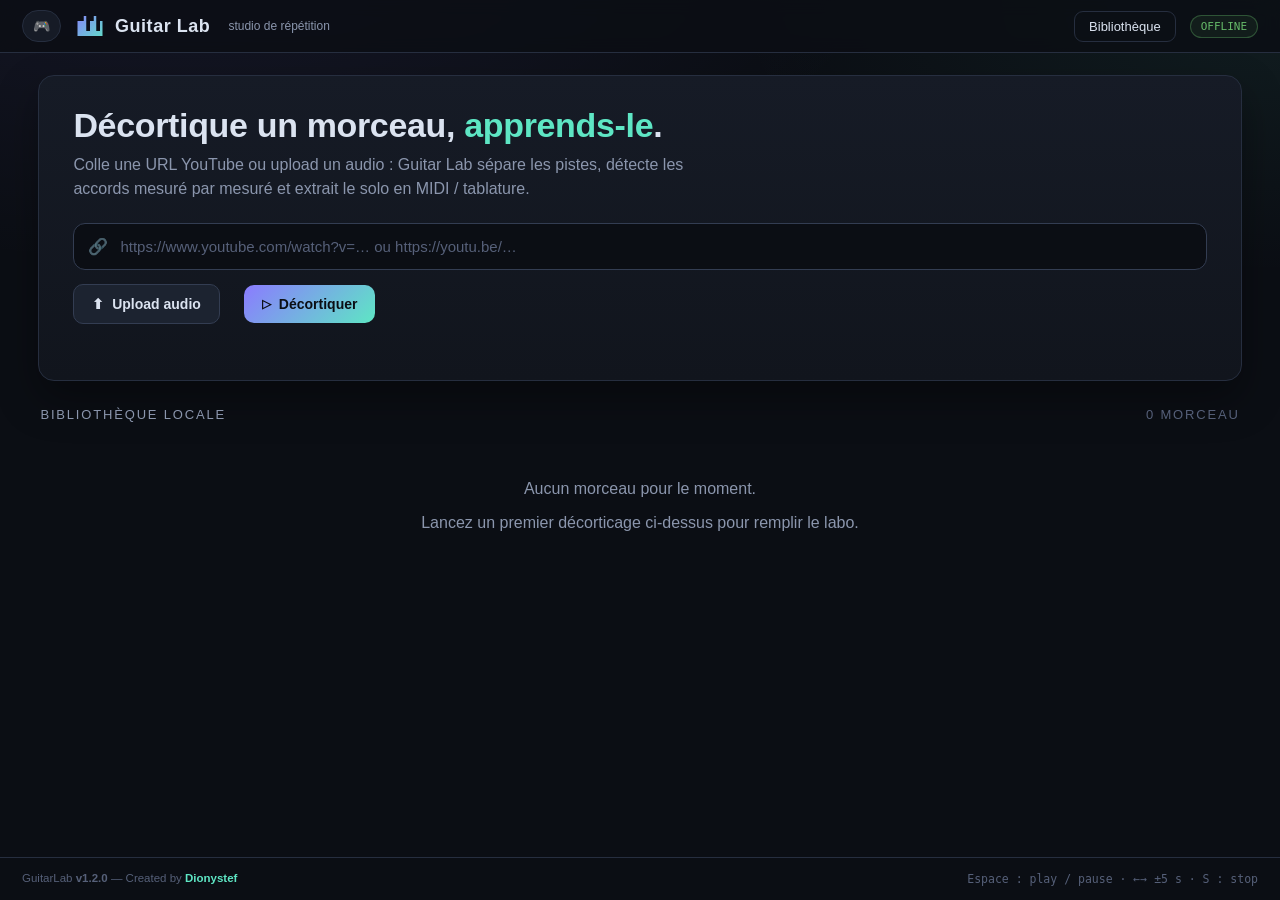
==== commit 7b5f7fec: "chore(release): bump version v1.2.0" ====
--- a/static/index.html
+++ b/static/index.html
@@ -88,10 +88,10 @@
   </main>
 
   <footer class="foot">
-    <span>GuitarLab <strong id="app-version">v1.1.2</strong> &mdash; Created by <a href="https://github.com/dionystef" target="_blank" rel="noopener noreferrer" style="color: var(--accent-2); text-decoration: none; font-weight: 600;">Dionystef</a></span>
+    <span>GuitarLab <strong id="app-version">v1.2.0</strong> &mdash; Created by <a href="https://github.com/dionystef" target="_blank" rel="noopener noreferrer" style="color: var(--accent-2); text-decoration: none; font-weight: 600;">Dionystef</a></span>
     <span class="key-hints">Espace : play / pause &middot; &larr;&rarr; &plusmn;5&nbsp;s &middot; S : stop</span>
   </footer>
 
-  <script src="/static/app.js?v=1.0.2"></script>
+  <script src="/static/app.js?v=1.2.0"></script>
 </body>
 </html>
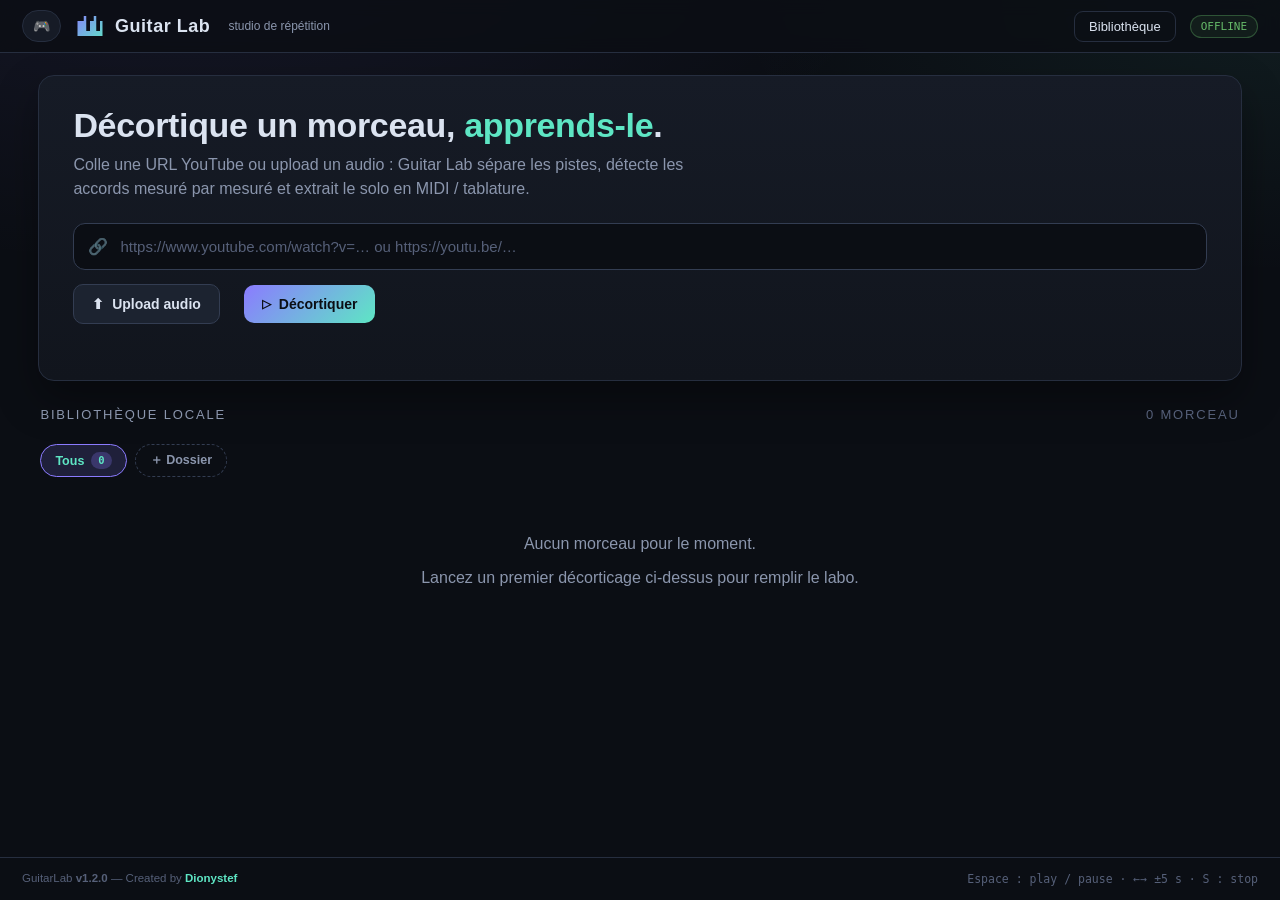
==== commit f605a695: "creation de dossier et rename des chansons et artistes" ====
--- a/static/index.html
+++ b/static/index.html
@@ -14,7 +14,7 @@
       if (saved) document.documentElement.setAttribute('data-theme', saved);
     })();
   </script>
-  <link rel="stylesheet" href="/static/style.css?v=1.0.2" />
+  <link rel="stylesheet" href="/static/style.css?v=1.1.0" />
 </head>
 <body>
   <header class="topbar">
@@ -76,6 +76,7 @@
       </div>
 
       <div class="section-title"><span>Bibliothèque locale</span><span class="count" id="lib-count"></span></div>
+      <div id="library-folders" class="folder-tabs-bar"></div>
       <div id="library" class="library"></div>
       <div id="empty-lib" class="empty hidden">
         <p>Aucun morceau pour le moment.</p>
@@ -92,6 +93,6 @@
     <span class="key-hints">Espace : play / pause &middot; &larr;&rarr; &plusmn;5&nbsp;s &middot; S : stop</span>
   </footer>
 
-  <script src="/static/app.js?v=1.2.0"></script>
+  <script src="/static/app.js?v=1.3.0"></script>
 </body>
 </html>
--- a/static/style.css
+++ b/static/style.css
@@ -174,6 +174,125 @@
 .card-body .fade { color: var(--text-faint); font-size: 11.5px; }
 .card-body .btn { justify-content: center; margin-top: auto; }
 .empty { text-align: center; color: var(--text-dim); padding: 30px; }
+
+/* ----------------------------------------------------- barre d'onglets dossiers */
+.folder-tabs-bar {
+  display: flex;
+  align-items: center;
+  gap: 8px;
+  flex-wrap: wrap;
+  padding: 10px 2px 12px;
+}
+.folder-tab {
+  display: inline-flex;
+  align-items: center;
+  gap: 7px;
+  padding: 7px 14px;
+  border-radius: 999px;
+  border: 1px solid var(--border-2);
+  background: var(--panel);
+  color: var(--text-dim);
+  font-size: 12.5px;
+  font-weight: 600;
+  cursor: pointer;
+  transition: border-color .15s, color .15s, background .15s, transform .06s;
+  position: relative;
+  user-select: none;
+}
+.folder-tab:hover { border-color: var(--accent); color: var(--text); }
+.folder-tab.active {
+  background: rgba(var(--accent-rgb), .16);
+  border-color: var(--accent);
+  color: var(--accent-2);
+}
+.folder-tab-count {
+  font-family: var(--mono);
+  font-size: 10.5px;
+  font-weight: 700;
+  padding: 1px 7px;
+  border-radius: 999px;
+  background: rgba(255, 255, 255, .06);
+  color: var(--text-faint);
+  line-height: 1.4;
+}
+.folder-tab.active .folder-tab-count {
+  background: rgba(var(--accent-rgb), .25);
+  color: var(--accent-2);
+}
+.folder-tab-del {
+  width: 17px;
+  height: 17px;
+  display: inline-grid;
+  place-items: center;
+  border-radius: 50%;
+  font-size: 12px;
+  line-height: 1;
+  color: var(--text-faint);
+  margin-right: -6px;
+  transition: color .15s, background .15s;
+}
+.folder-tab-del:hover {
+  color: var(--red);
+  background: rgba(239, 83, 80, .15);
+}
+.folder-add {
+  border: 1px dashed var(--border-2);
+  background: transparent;
+  color: var(--text-dim);
+  padding: 7px 14px;
+  border-radius: 999px;
+  font-size: 12.5px;
+  font-weight: 600;
+  cursor: pointer;
+  transition: border-color .15s, color .15s, background .15s;
+}
+.folder-add:hover {
+  border-color: var(--accent-2);
+  color: var(--accent-2);
+  background: rgba(var(--accent-2-rgb), .06);
+}
+
+/* --------------------------------------- outils sur carte (édition + dossier) */
+.card-tools {
+  display: flex;
+  align-items: center;
+  gap: 8px;
+}
+.folder-select {
+  flex: 1;
+  min-width: 0;
+  background: var(--bg);
+  border: 1px solid var(--border-2);
+  border-radius: 8px;
+  color: var(--text-dim);
+  font-size: 11.5px;
+  padding: 5px 8px;
+  cursor: pointer;
+  outline: none;
+  transition: border-color .15s;
+}
+.folder-select:hover { border-color: var(--accent); color: var(--text); }
+.folder-select:focus { border-color: var(--accent); box-shadow: 0 0 0 2px rgba(var(--accent-rgb), .15); }
+.card-edit {
+  flex: 0 0 auto;
+  width: 30px;
+  height: 30px;
+  display: grid;
+  place-items: center;
+  border: 1px solid var(--border-2);
+  border-radius: 8px;
+  background: var(--panel-2);
+  color: var(--text-dim);
+  font-size: 14px;
+  line-height: 1;
+  cursor: pointer;
+  transition: color .15s, border-color .15s, background .15s;
+}
+.card-edit:hover {
+  color: var(--accent-2);
+  border-color: var(--accent);
+  background: rgba(var(--accent-rgb), .12);
+}
 
 /* ---------------------------------------------------------------------- job */
 .job-panel { padding: 16px 18px; margin-bottom: 8px; }
@@ -928,6 +1047,39 @@
 }
 .modal-body .dim { margin: 0 0 10px; font-size: 12px; }
 
+/* champs de saisie du dialogue « renommer » ---------------------------------- */
+.field-label {
+  display: block;
+  font-size: 11px;
+  text-transform: uppercase;
+  letter-spacing: .1em;
+  color: var(--text-faint);
+  margin: 12px 0 6px;
+}
+.field-label:first-child { margin-top: 0; }
+.text-input {
+  width: 100%;
+  background: var(--bg);
+  border: 1px solid var(--border-2);
+  border-radius: 10px;
+  color: var(--text);
+  font-size: 14px;
+  padding: 10px 12px;
+  font-family: var(--sans);
+  outline: none;
+  transition: border-color .15s, box-shadow .15s;
+}
+.text-input:focus {
+  border-color: var(--accent);
+  box-shadow: 0 0 0 3px rgba(var(--accent-rgb), .18);
+}
+.modal-actions {
+  display: flex;
+  justify-content: flex-end;
+  gap: 10px;
+  margin-top: 18px;
+}
+
 /* footer -------------------------------------------------------------------- */
 .foot {
   border-top: 1px solid var(--border); padding: 14px 22px;
@@ -951,6 +1103,14 @@
 @media (max-width: 640px) {
   .hero { padding: 20px; }
   .brand-sub { display: none; }
+  /* Onglets de dossiers : défilement horizontal au lieu d'un retour à la ligne */
+  .folder-tabs-bar {
+    flex-wrap: nowrap;
+    overflow-x: auto;
+    padding-bottom: 8px;
+    scrollbar-width: thin;
+  }
+  .folder-tab { flex: 0 0 auto; }
 }
 
 @media (max-width: 768px) {
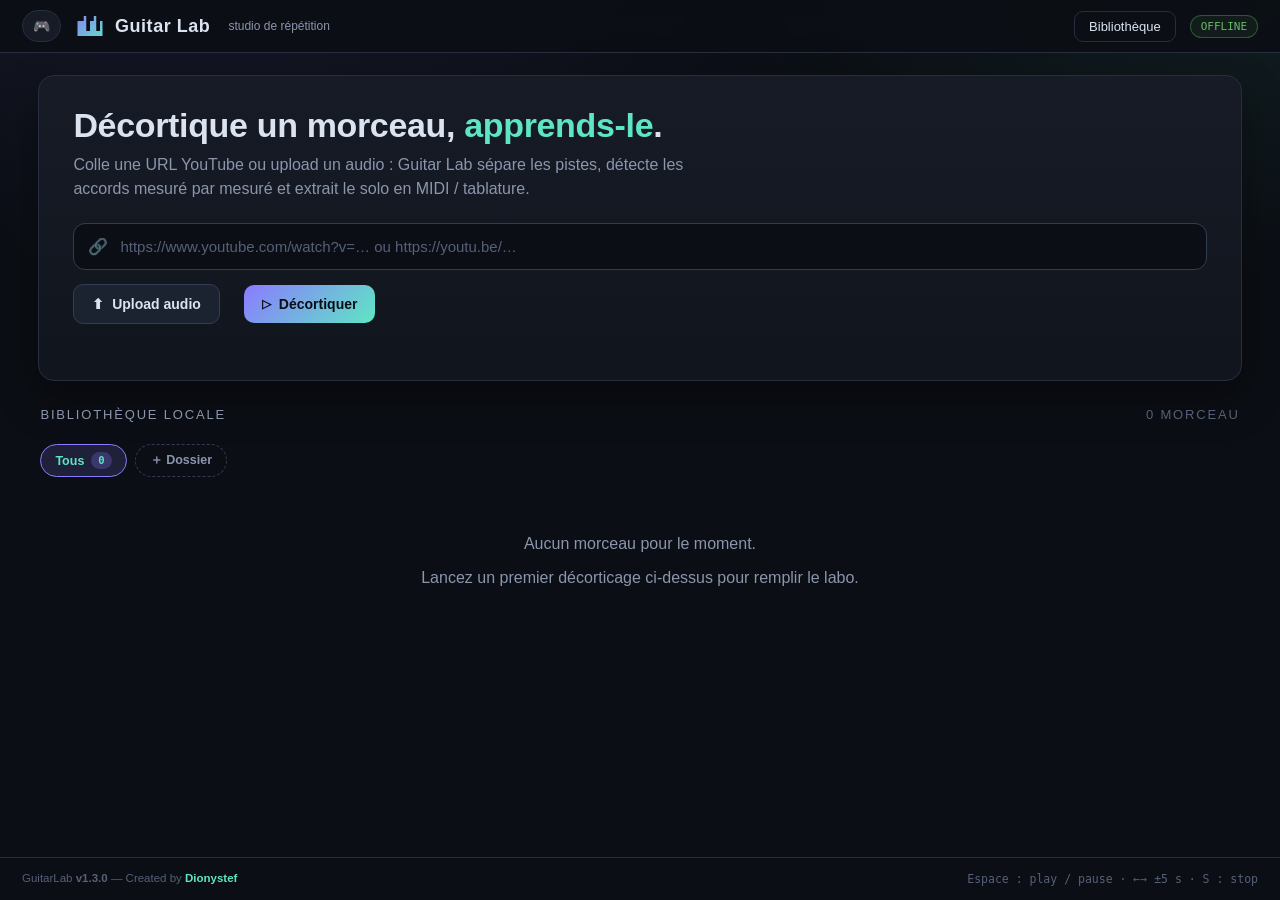
==== commit 26e93865: "chore(release): bump version v1.3.0" ====
--- a/static/index.html
+++ b/static/index.html
@@ -89,7 +89,7 @@
   </main>
 
   <footer class="foot">
-    <span>GuitarLab <strong id="app-version">v1.2.0</strong> &mdash; Created by <a href="https://github.com/dionystef" target="_blank" rel="noopener noreferrer" style="color: var(--accent-2); text-decoration: none; font-weight: 600;">Dionystef</a></span>
+    <span>GuitarLab <strong id="app-version">v1.3.0</strong> &mdash; Created by <a href="https://github.com/dionystef" target="_blank" rel="noopener noreferrer" style="color: var(--accent-2); text-decoration: none; font-weight: 600;">Dionystef</a></span>
     <span class="key-hints">Espace : play / pause &middot; &larr;&rarr; &plusmn;5&nbsp;s &middot; S : stop</span>
   </footer>
 
--- a/static/style.css
+++ b/static/style.css
@@ -546,6 +546,97 @@
   background: var(--accent);
 }
 
+/* ---------------------------- mastering & A/B ----------------------------- */
+.mastering-bar {
+  margin-top: 6px;
+  border: 1px dashed var(--border-2);
+  border-radius: 10px;
+  padding: 10px;
+  background: rgba(var(--accent-rgb), 0.04);
+  display: flex; flex-direction: column; gap: 10px;
+}
+.mastering-row {
+  display: flex; align-items: center; gap: 8px;
+}
+.preset-select {
+  flex: 1; min-width: 0;
+  background: var(--bg-2); color: var(--text);
+  border: 1px solid var(--border-2); border-radius: 8px;
+  padding: 8px 10px; font-size: 12.5px; font-family: var(--sans);
+  cursor: pointer; outline: none;
+}
+.preset-select:focus { border-color: var(--accent); }
+.preset-select option { background: var(--panel); color: var(--text); }
+.btn-master {
+  flex: 0 0 auto;
+  padding: 8px 14px; font-size: 12.5px;
+}
+.btn-master.loading { opacity: .8; cursor: progress; }
+/* Spinner intégré au bouton pendant le mastering (pseudo-élément animé). */
+.btn-master.loading::after {
+  content: ''; display: inline-block; vertical-align: middle;
+  width: 12px; height: 12px; margin-left: 8px; border-radius: 50%;
+  border: 2px solid rgba(11, 14, 20, .35);
+  border-top-color: #0b0e14;
+  animation: spin-anim .8s linear infinite;
+}
+@keyframes spin-anim { to { transform: rotate(360deg); } }
+
+/* Comparateur A/B : toggle fort contraste avec badge actif + slider. */
+.ab-compare {
+  display: flex; align-items: center; gap: 10px; flex-wrap: wrap;
+}
+.ab-compare.hidden { display: none; }
+.ab-toggle {
+  flex: 1; min-width: 0;
+  display: flex; align-items: center; gap: 10px;
+  background: var(--bg-2); border: 1px solid var(--border-2);
+  border-radius: 999px; padding: 6px 10px; cursor: pointer;
+  transition: border-color .15s, box-shadow .15s;
+}
+.ab-toggle:hover { border-color: var(--accent); }
+.ab-toggle .ab-badge {
+  flex: 0 0 auto; width: 26px; height: 26px; border-radius: 50%;
+  display: grid; place-items: center;
+  font-family: var(--mono); font-weight: 800; font-size: 13px;
+  background: rgba(139, 123, 255, .2); color: var(--accent-2);
+  border: 1px solid rgba(139, 123, 255, .5);
+  transition: background .15s, color .15s;
+}
+.ab-toggle.mode-b .ab-badge {
+  background: var(--accent-grad); color: #0b0e14; border-color: transparent;
+}
+.ab-toggle .ab-labels {
+  flex: 1; display: flex; justify-content: space-between; min-width: 0;
+  font-size: 11.5px; color: var(--text-faint); font-weight: 600;
+}
+.ab-toggle .ab-lab { white-space: nowrap; }
+.ab-toggle .ab-lab.active { color: var(--accent-2); }
+.ab-toggle .track {
+  flex: 0 0 auto; position: relative; width: 34px; height: 18px;
+  border-radius: 999px; background: var(--border-2);
+  transition: background .15s;
+}
+.ab-toggle .track .thumb {
+  position: absolute; top: 2px; left: 2px; width: 14px; height: 14px;
+  border-radius: 50%; background: var(--text-dim);
+  transition: transform .18s, background .18s;
+}
+.ab-toggle.mode-b .track { background: rgba(var(--accent-2-rgb), .5); }
+.ab-toggle.mode-b .track .thumb {
+  transform: translateX(16px); background: var(--accent-2);
+  box-shadow: 0 0 6px rgba(var(--accent-2-rgb), .8);
+}
+.btn-download {
+  padding: 8px 12px; font-size: 12px; white-space: nowrap;
+  text-decoration: none;
+}
+.mastering-hint {
+  margin: 0; font-size: 11px; color: var(--text-dim);
+  line-height: 1.35; min-height: 13px;
+}
+.mastering-hint.err { color: var(--red); }
+
 /* accord actuel + manche --------------------------------------------------- */
 /* Panneau central de visualisation */
 .chord-now {
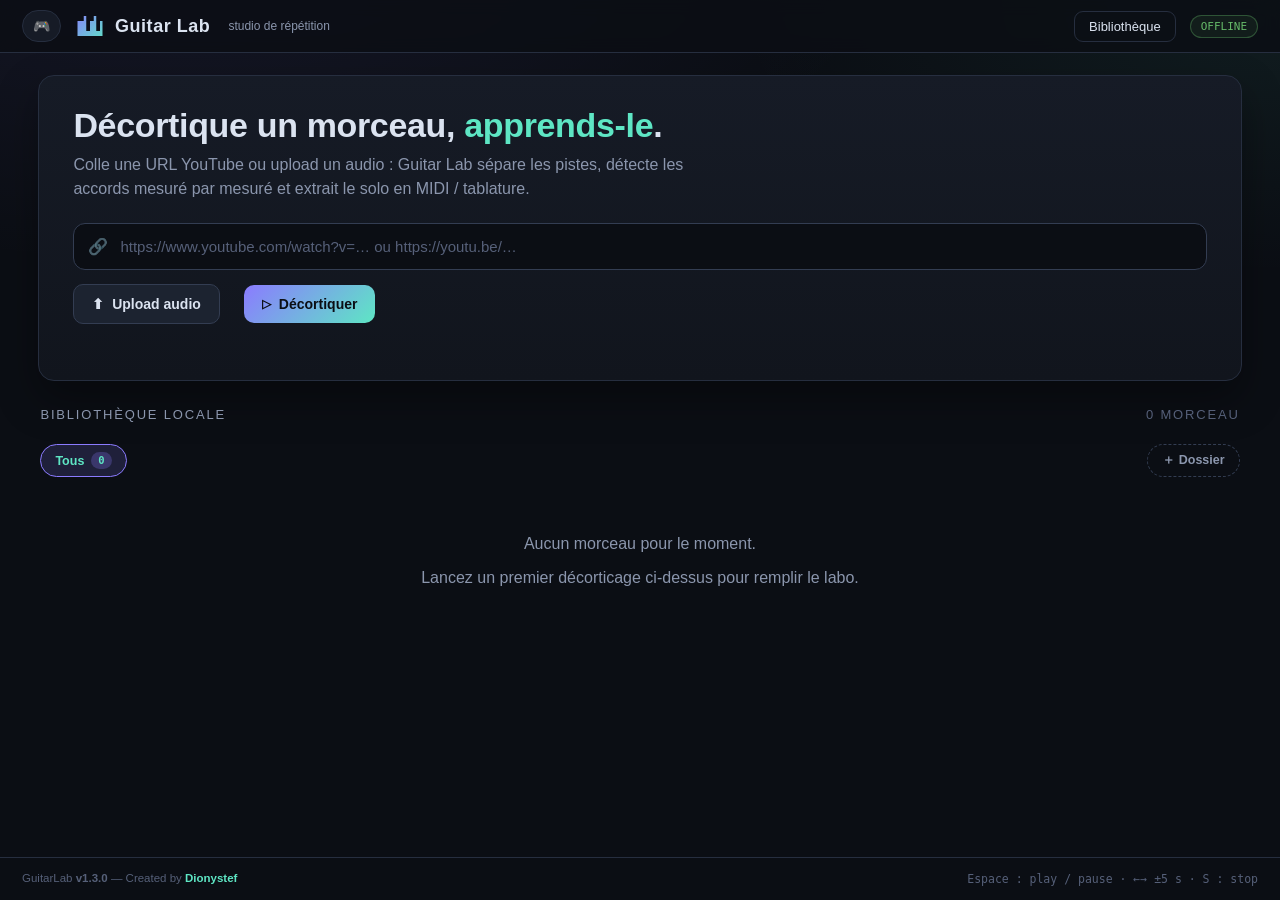
==== commit fe719721: "feat(ui): responsive redesign for clean desktop grid and compact mobile list [T-UI-08]" ====
--- a/static/index.html
+++ b/static/index.html
@@ -56,7 +56,7 @@
             <button type="button" id="btn-file" class="btn ghost">⬆&nbsp; Upload audio</button>
             <span id="file-name" class="file-name"></span>
             <button type="submit" id="btn-submit" class="btn primary">
-              <span class="btn-ico">&#9655;</span> D&eacute;cortiquer
+              <span class="btn-ico">&#9655;</span><span class="btn-label">D&eacute;cortiquer</span>
             </button>
           </div>
           <p class="hint" id="form-hint"></p>
--- a/static/style.css
+++ b/static/style.css
@@ -141,39 +141,71 @@
 /* ------------------------------------------------------------------ bibliothèque */
 .library { display: grid; grid-template-columns: repeat(auto-fill, minmax(230px, 1fr)); gap: 16px; }
 .card {
+  position: relative;
   background: var(--panel); border: 1px solid var(--border); border-radius: 14px;
-  overflow: hidden; display: flex; flex-direction: column; transition: transform .12s, border-color .15s;
-}
-.card:hover { transform: translateY(-2px); border-color: var(--accent); }
+  overflow: hidden; display: flex; flex-direction: column; transition: transform .12s, border-color .18s, box-shadow .18s;
+  cursor: pointer; user-select: none;
+}
+.card:hover { transform: translateY(-3px); border-color: var(--accent); box-shadow: 0 12px 30px rgba(0,0,0,.35), 0 0 0 1px rgba(var(--accent-rgb),.25); }
+.card:focus-visible { outline: 2px solid var(--accent-2); outline-offset: 2px; }
 .card .thumb { height: 128px; background: linear-gradient(135deg, #1b2340, #151a2b 60%); background-size: cover; background-position: center; position: relative; }
 .card .thumb .fallback { position: absolute; inset: 0; display: grid; place-items: center; font-size: 34px; opacity: .5; }
-.card .thumb .chip {
-  position: absolute; top: 9px; left: 9px; font-size: 10.5px; font-weight: 700;
-  padding: 3px 9px; border-radius: 999px; text-transform: uppercase; letter-spacing: .06em;
-  background: rgba(11,14,20,.75); border: 1px solid var(--border-2);
-}
-.card .thumb .card-del {
-  position: absolute; top: 8px; right: 8px;
-  width: 26px; height: 26px; display: grid; place-items: center;
-  padding: 0; border: 1px solid var(--border-2); border-radius: 8px;
-  background: rgba(11,14,20,.75); color: var(--text-dim);
-  font-size: 13px; line-height: 1; cursor: pointer;
-  transition: color .15s, border-color .15s, box-shadow .15s, background .15s;
-}
-.card .thumb .card-del:hover {
-  color: var(--red); border-color: rgba(239,83,80,.7); cursor: pointer;
-  background: rgba(239,83,80,.12); box-shadow: 0 0 12px rgba(239,83,80,.35);
-}
-.card .thumb .card-del:focus-visible { outline: 2px solid var(--red); outline-offset: 1px; }
-.chip.ready { color: var(--ok); border-color: rgba(102,187,106,.5); }
-.chip.error { color: var(--red); border-color: rgba(239,83,80,.5); }
-.chip.queue, .chip.processing { color: var(--amber); border-color: rgba(249,168,37,.5); }
-.card-body { padding: 12px 14px 14px; display: flex; flex-direction: column; gap: 6px; flex: 1; }
-.card-body h3 { margin: 0; font-size: 15px; line-height: 1.3; }
-.card-body .meta { color: var(--text-dim); font-size: 12px; }
+/* Retour visuel discret au survol : voile + icône Play sur la pochette. */
+.card .card-play {
+  position: absolute; inset: 0; display: grid; place-items: center;
+  background: linear-gradient(180deg, rgba(11,14,20,0) 40%, rgba(11,14,20,.55));
+  opacity: 0; transition: opacity .18s ease;
+}
+.card .card-play .play-ico {
+  width: 44px; height: 44px; display: grid; place-items: center; border-radius: 50%;
+  background: var(--accent-grad); color: #0b0e14; font-size: 16px;
+  box-shadow: 0 6px 18px rgba(0,0,0,.45);
+  transform: scale(.85); transition: transform .18s ease;
+}
+.card:not(.not-ready):hover .card-play { opacity: 1; }
+.card:not(.not-ready):hover .card-play .play-ico { transform: scale(1); }
+.card.not-ready .thumb { filter: saturate(.5) brightness(.78); }
+.card.not-ready .card-play { display: none; }
+.card-body { padding: 12px 14px 14px; display: flex; flex-direction: column; gap: 6px; flex: 1; min-width: 0; }
+.card-body h3 { margin: 0; font-size: 15px; line-height: 1.35; display: -webkit-box; -webkit-line-clamp: 2; -webkit-box-orient: vertical; overflow: hidden; }
+.card-body .meta { display: flex; align-items: center; gap: 6px; color: var(--text-dim); font-size: 12px; }
+.card-body .meta .meta-text { overflow: hidden; text-overflow: ellipsis; white-space: nowrap; }
+/* Pastille discrète de statut dans la ligne de métadonnées. */
+.card .meta .status-dot { flex: 0 0 auto; width: 8px; height: 8px; box-shadow: none; }
 .card-body .fade { color: var(--text-faint); font-size: 11.5px; }
-.card-body .btn { justify-content: center; margin-top: auto; }
+/* Bouton d'actions contextuel « ••• ». */
+.card-menu-btn {
+  position: absolute; top: 8px; right: 8px; z-index: 2;
+  width: 30px; height: 30px; display: grid; place-items: center;
+  border: 1px solid var(--border-2); border-radius: 8px;
+  background: rgba(11,14,20,.72); color: var(--text-dim);
+  font-size: 14px; line-height: 1; letter-spacing: 1px; cursor: pointer;
+  transition: color .15s, border-color .15s, background .15s;
+}
+.card-menu-btn:hover { color: var(--accent-2); border-color: var(--accent); background: rgba(var(--accent-rgb),.18); }
+.card-menu-btn:focus-visible { outline: 2px solid var(--accent-2); outline-offset: 1px; }
 .empty { text-align: center; color: var(--text-dim); padding: 30px; }
+
+/* Menu contextuel flottant ouvert par le bouton « ••• ». */
+.card-menu-dropdown {
+  position: fixed; z-index: 80; min-width: 190px;
+  background: var(--panel-2); border: 1px solid var(--border-2); border-radius: 12px;
+  padding: 6px; box-shadow: 0 16px 40px rgba(0,0,0,.5);
+  animation: menu-pop .12s ease;
+}
+@keyframes menu-pop { from { opacity: 0; transform: translateY(-4px); } to { opacity: 1; transform: none; } }
+.card-menu-item {
+  display: flex; align-items: center; gap: 8px;
+  width: 100%; text-align: left;
+  background: transparent; border: 0; border-radius: 8px;
+  color: var(--text); font-size: 13px; font-weight: 600;
+  padding: 10px 12px; cursor: pointer;
+  transition: background .13s, color .13s;
+}
+.card-menu-item:hover { background: rgba(var(--accent-rgb), .14); color: var(--accent-2); }
+.card-menu-item.danger { color: var(--red); }
+.card-menu-item.danger:hover { background: rgba(239,83,80,.14); color: var(--red); }
+.card-menu-item:focus-visible { outline: 2px solid var(--accent-2); outline-offset: -2px; }
 
 /* ----------------------------------------------------- barre d'onglets dossiers */
 .folder-tabs-bar {
@@ -245,53 +277,14 @@
   font-weight: 600;
   cursor: pointer;
   transition: border-color .15s, color .15s, background .15s;
+  /* Sépare visuellement l'action « + Dossier » de la liste des onglets (desktop). */
+  margin-left: auto;
+  flex-shrink: 0;
 }
 .folder-add:hover {
   border-color: var(--accent-2);
   color: var(--accent-2);
   background: rgba(var(--accent-2-rgb), .06);
-}
-
-/* --------------------------------------- outils sur carte (édition + dossier) */
-.card-tools {
-  display: flex;
-  align-items: center;
-  gap: 8px;
-}
-.folder-select {
-  flex: 1;
-  min-width: 0;
-  background: var(--bg);
-  border: 1px solid var(--border-2);
-  border-radius: 8px;
-  color: var(--text-dim);
-  font-size: 11.5px;
-  padding: 5px 8px;
-  cursor: pointer;
-  outline: none;
-  transition: border-color .15s;
-}
-.folder-select:hover { border-color: var(--accent); color: var(--text); }
-.folder-select:focus { border-color: var(--accent); box-shadow: 0 0 0 2px rgba(var(--accent-rgb), .15); }
-.card-edit {
-  flex: 0 0 auto;
-  width: 30px;
-  height: 30px;
-  display: grid;
-  place-items: center;
-  border: 1px solid var(--border-2);
-  border-radius: 8px;
-  background: var(--panel-2);
-  color: var(--text-dim);
-  font-size: 14px;
-  line-height: 1;
-  cursor: pointer;
-  transition: color .15s, border-color .15s, background .15s;
-}
-.card-edit:hover {
-  color: var(--accent-2);
-  border-color: var(--accent);
-  background: rgba(var(--accent-rgb), .12);
 }
 
 /* ---------------------------------------------------------------------- job */
@@ -546,97 +539,6 @@
   background: var(--accent);
 }
 
-/* ---------------------------- mastering & A/B ----------------------------- */
-.mastering-bar {
-  margin-top: 6px;
-  border: 1px dashed var(--border-2);
-  border-radius: 10px;
-  padding: 10px;
-  background: rgba(var(--accent-rgb), 0.04);
-  display: flex; flex-direction: column; gap: 10px;
-}
-.mastering-row {
-  display: flex; align-items: center; gap: 8px;
-}
-.preset-select {
-  flex: 1; min-width: 0;
-  background: var(--bg-2); color: var(--text);
-  border: 1px solid var(--border-2); border-radius: 8px;
-  padding: 8px 10px; font-size: 12.5px; font-family: var(--sans);
-  cursor: pointer; outline: none;
-}
-.preset-select:focus { border-color: var(--accent); }
-.preset-select option { background: var(--panel); color: var(--text); }
-.btn-master {
-  flex: 0 0 auto;
-  padding: 8px 14px; font-size: 12.5px;
-}
-.btn-master.loading { opacity: .8; cursor: progress; }
-/* Spinner intégré au bouton pendant le mastering (pseudo-élément animé). */
-.btn-master.loading::after {
-  content: ''; display: inline-block; vertical-align: middle;
-  width: 12px; height: 12px; margin-left: 8px; border-radius: 50%;
-  border: 2px solid rgba(11, 14, 20, .35);
-  border-top-color: #0b0e14;
-  animation: spin-anim .8s linear infinite;
-}
-@keyframes spin-anim { to { transform: rotate(360deg); } }
-
-/* Comparateur A/B : toggle fort contraste avec badge actif + slider. */
-.ab-compare {
-  display: flex; align-items: center; gap: 10px; flex-wrap: wrap;
-}
-.ab-compare.hidden { display: none; }
-.ab-toggle {
-  flex: 1; min-width: 0;
-  display: flex; align-items: center; gap: 10px;
-  background: var(--bg-2); border: 1px solid var(--border-2);
-  border-radius: 999px; padding: 6px 10px; cursor: pointer;
-  transition: border-color .15s, box-shadow .15s;
-}
-.ab-toggle:hover { border-color: var(--accent); }
-.ab-toggle .ab-badge {
-  flex: 0 0 auto; width: 26px; height: 26px; border-radius: 50%;
-  display: grid; place-items: center;
-  font-family: var(--mono); font-weight: 800; font-size: 13px;
-  background: rgba(139, 123, 255, .2); color: var(--accent-2);
-  border: 1px solid rgba(139, 123, 255, .5);
-  transition: background .15s, color .15s;
-}
-.ab-toggle.mode-b .ab-badge {
-  background: var(--accent-grad); color: #0b0e14; border-color: transparent;
-}
-.ab-toggle .ab-labels {
-  flex: 1; display: flex; justify-content: space-between; min-width: 0;
-  font-size: 11.5px; color: var(--text-faint); font-weight: 600;
-}
-.ab-toggle .ab-lab { white-space: nowrap; }
-.ab-toggle .ab-lab.active { color: var(--accent-2); }
-.ab-toggle .track {
-  flex: 0 0 auto; position: relative; width: 34px; height: 18px;
-  border-radius: 999px; background: var(--border-2);
-  transition: background .15s;
-}
-.ab-toggle .track .thumb {
-  position: absolute; top: 2px; left: 2px; width: 14px; height: 14px;
-  border-radius: 50%; background: var(--text-dim);
-  transition: transform .18s, background .18s;
-}
-.ab-toggle.mode-b .track { background: rgba(var(--accent-2-rgb), .5); }
-.ab-toggle.mode-b .track .thumb {
-  transform: translateX(16px); background: var(--accent-2);
-  box-shadow: 0 0 6px rgba(var(--accent-2-rgb), .8);
-}
-.btn-download {
-  padding: 8px 12px; font-size: 12px; white-space: nowrap;
-  text-decoration: none;
-}
-.mastering-hint {
-  margin: 0; font-size: 11px; color: var(--text-dim);
-  line-height: 1.35; min-height: 13px;
-}
-.mastering-hint.err { color: var(--red); }
-
 /* accord actuel + manche --------------------------------------------------- */
 /* Panneau central de visualisation */
 .chord-now {
@@ -1347,20 +1249,86 @@
   /* Paroles plus grandes sur mobile */
   .karaoke-stage { min-height: 260px; }
   .k-line { max-width: 96%; }
-  /* Bibliothèque : 2 tuiles côte à côte compactes */
+  /* ---- Ruban de dossiers : carrousel horizontal sur 1 seule ligne ---- */
+  #library-folders {
+    flex-wrap: nowrap;
+    overflow-x: auto;
+    padding-bottom: 8px;
+    scrollbar-width: none;
+    -webkit-overflow-scrolling: touch;
+  }
+  #library-folders::-webkit-scrollbar { display: none; }
+  #library-folders .folder-tab { flex: 0 0 auto; }
+  #library-folders .folder-add { margin-left: 8px; align-self: center; }
+
+  /* ---- Sas d'import compact : une seule ligne fluide en haut d'écran ---- */
+  #add-form { display: flex; flex-wrap: wrap; align-items: center; gap: 8px; }
+  #add-form .url-row { flex: 1 1 auto; min-width: 0; margin-bottom: 0; }
+  #add-form .url-row input { font-size: 13px; padding: 10px 4px; }
+  #add-form .action-row { display: flex; flex-wrap: nowrap; align-items: center; gap: 6px; flex-shrink: 0; }
+  #add-form .action-row .file-name { display: none; } /* nom de fichier reporté dans le hint */
+  #add-form .hint { flex-basis: 100%; margin: 8px 0 0; }
+  #add-form .btn { padding: 9px 10px; font-size: 12px; }
+
+  /* ---- Bibliothèque : liste tactile compacte (1 colonne) façon streaming ---- */
   .library {
-    grid-template-columns: repeat(2, 1fr);
-    gap: 10px;
-  }
-  .card .thumb { height: 82px; }
-  .card .thumb .fallback { font-size: 22px; }
-  .card .thumb .chip { font-size: 9.5px; padding: 2px 7px; }
-  .card .thumb .card-del { width: 24px; height: 24px; font-size: 12px; top: 6px; right: 6px; }
-  .card-body { padding: 8px 10px 10px; gap: 4px; }
-  .card-body h3 { font-size: 12.5px; line-height: 1.25; }
+    grid-template-columns: 1fr;
+    gap: 8px;
+  }
+  .card {
+    flex-direction: row;
+    align-items: center;
+    padding: 6px 12px; /* content 6+56+6 = 68px : la pochette 56px tient sans rognage */
+    height: 68px;
+    gap: 12px;
+    border-radius: 12px;
+    transform: none;
+  }
+  .card:hover { transform: none; }
+  .card .thumb {
+    width: 56px;
+    height: 56px; /* pochette carrée compacte */
+    border-radius: 8px;
+    flex-shrink: 0;
+  }
+  .card .thumb .fallback { font-size: 20px; }
+  .card .card-play { display: none; } /* pas d'overlay play sur la liste mobile */
+  .card-body { flex: 1; min-width: 0; padding: 0; gap: 2px; }
+  .card-body h3 {
+    font-size: 13px;
+    line-height: 1.3;
+    display: block;
+    white-space: nowrap;      /* titre tronqué sur une seule ligne */
+    overflow: hidden;
+    text-overflow: ellipsis;
+    -webkit-line-clamp: unset;
+  }
   .card-body .meta { font-size: 11px; }
-  .card-body .fade { font-size: 10px; }
-  .card-body .btn { padding: 7px 10px; font-size: 11px; }
+  .card-body .fade { display: none; } /* ligne compacte : on masque les détails */
+  /* Bouton « ••• » à droite, cible tactile ≥ 44px */
+  .card-menu-btn {
+    position: static;
+    flex-shrink: 0;
+    width: 44px;
+    height: 44px;
+    font-size: 18px;
+    background: transparent;
+    border: 0;
+    border-radius: 10px;
+  }
+  .card-menu-btn:active { background: rgba(var(--accent-rgb), .18); }
+  .card-menu-dropdown { min-width: min(240px, 86vw); }
+  .card-menu-item { min-height: 44px; }
+
+  /* ---- Cibles tactiles ≥ 44×44 px pour tous les éléments interactifs ---- */
+  #add-form .url-row { min-height: 44px; }
+  #add-form .url-row input { min-height: 44px; }
+  #add-form .btn { min-height: 44px; }
+  #library-folders .folder-tab { min-height: 44px; }
+  #library-folders .folder-add { min-height: 44px; }
+  .nav-link { min-height: 44px; min-width: 44px; }
+  .theme-toggle-btn { min-height: 44px; min-width: 44px; }
+
   .chord-grid {
     grid-template-columns: repeat(4, 1fr);
     gap: 5px;
